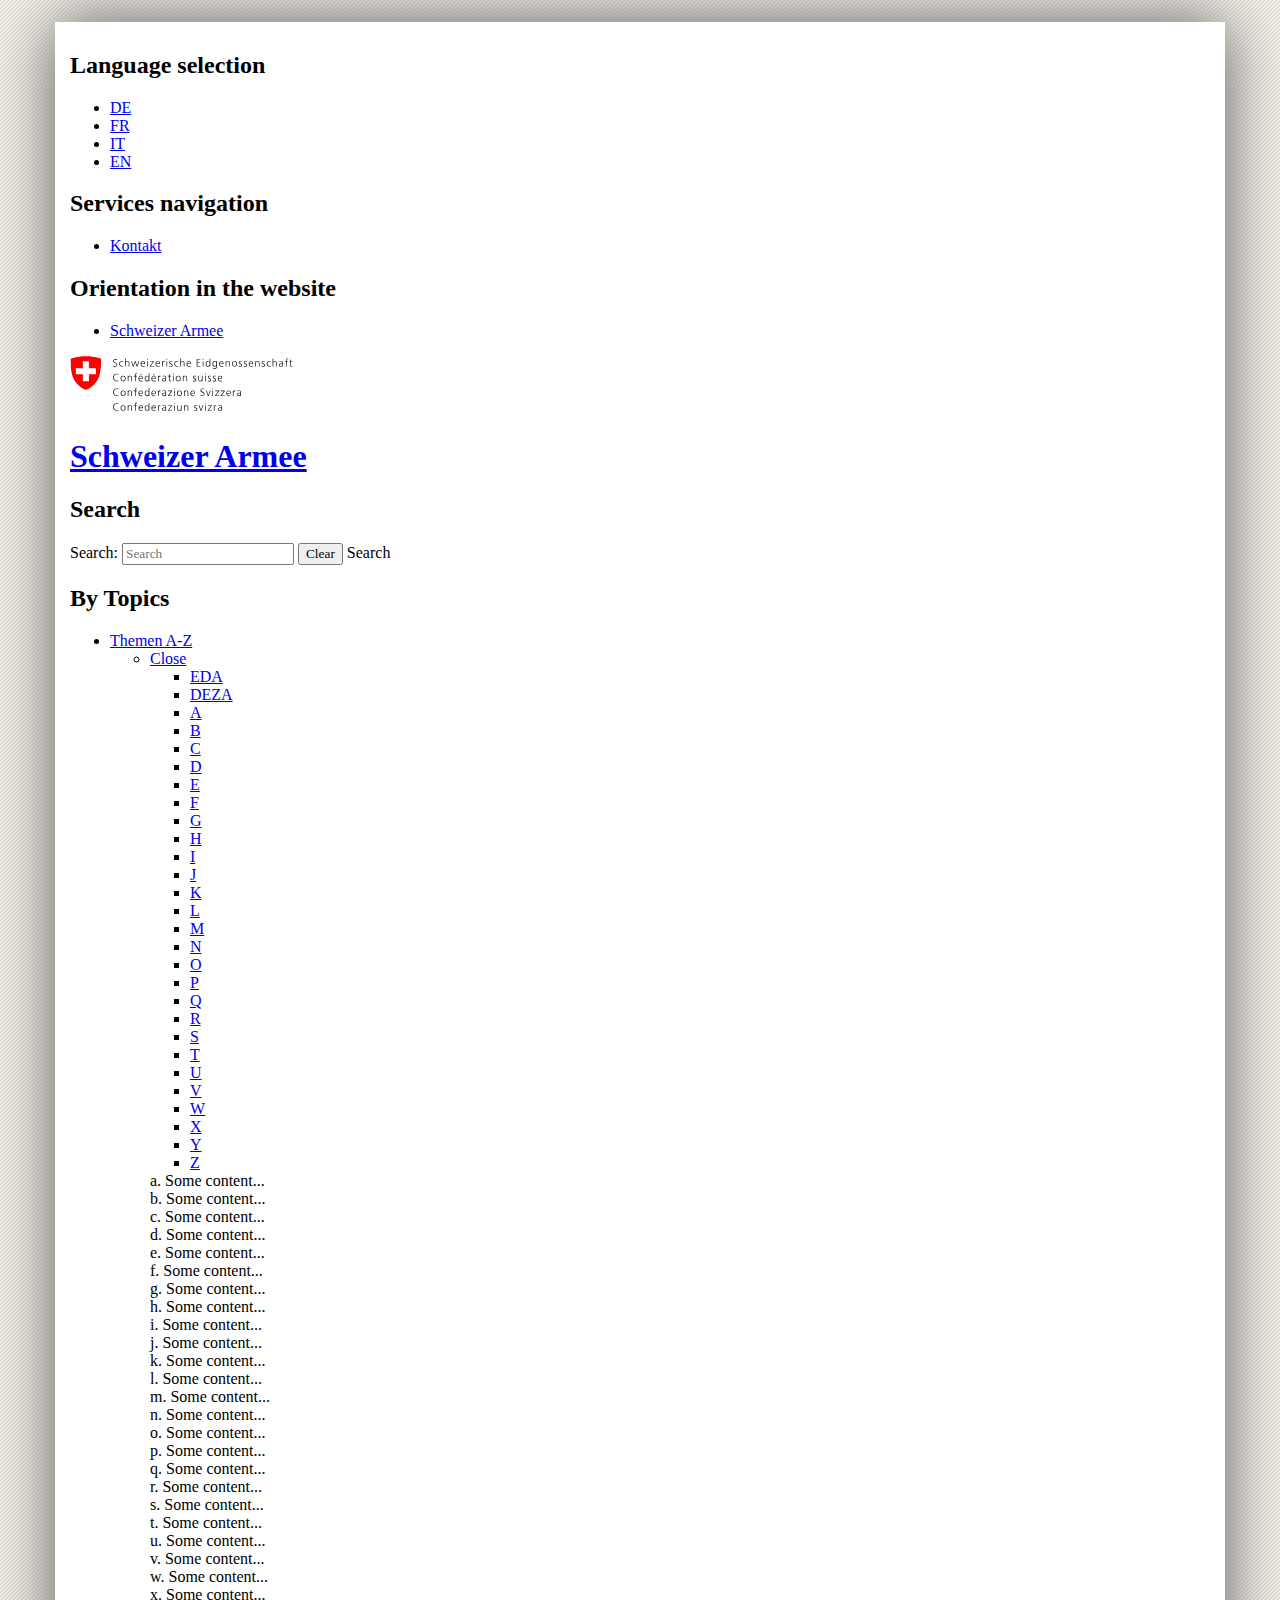
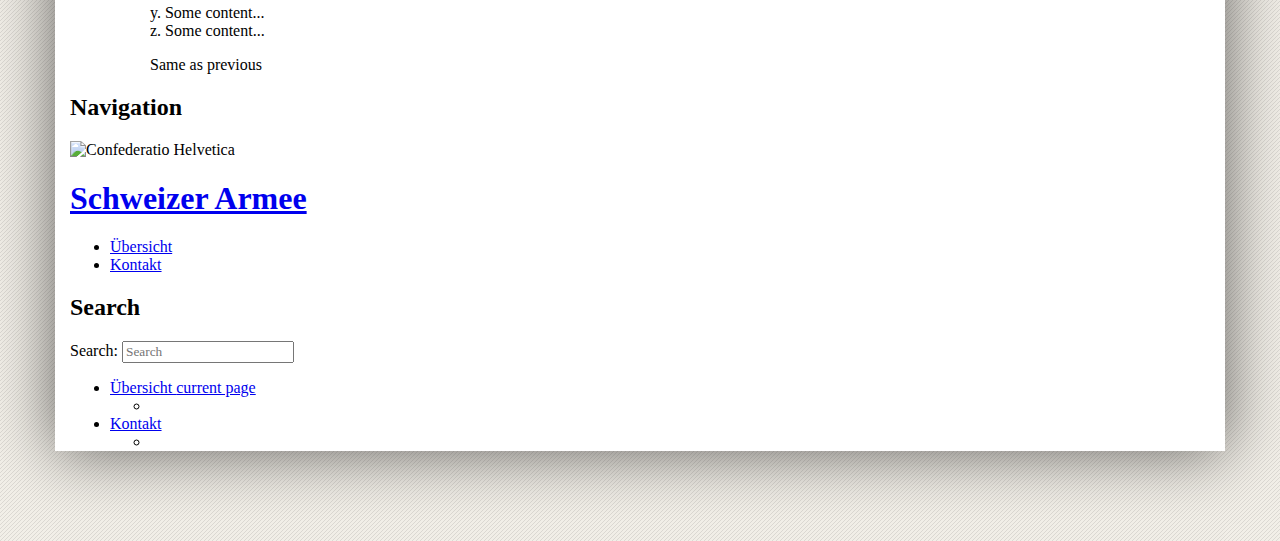
==== index.html @ 4b0d45b9 "first commit" ====
<!DOCTYPE html>
<html lang="de">
    <head>
        <meta charset="utf-8">
        <title>Schweizer Armee</title>
        <meta name="viewport" content="width=device-width, initial-scale=1.0">
        <meta http-equiv="cleartype" content="on">
        <link rel="stylesheet" href="css/style.css">
        <link rel="stylesheet" href="css/admin.css">
    </head>
    <body>
        <div class="container container-main">
            <header class="background-size: cover;" role="banner">
        <section class="nav-services clearfix">
            <h2 class="sr-only">Language selection</h2>
            <nav class="nav-lang">
                <ul>
                    <li><a href="#" lang="de" title="Deutsch" aria-label="Deutsch">DE</a></li>
                    <li><a href="#" lang="fr" title="Français sélectionné" aria-label="Français sélectionné" class="active">FR</a></li>
                    <li><a href="#" lang="it" title="Italiano" aria-label="Italiano">IT</a></li>
                    <li><a href="#" lang="en" title="English disabled" aria-label="English disabled" class="disabled">EN</a></li>
                </ul>
            </nav>
            <h2 class="sr-only">Services navigation</h2>
            <nav class="nav-service">
                <ul>
                    <li><a href="#">Kontakt</a></li>
                </ul>
            </nav>
        <nav class="navbar treecrumb pull-left">
			<h2 class="sr-only">Orientation in the website</h2>
			<ul class="nav navbar-nav">
				<!-- Treecrumb dropdown element -->
				<li class="dropdown">
					<!-- Dropdown label -->
					<a id="admin-dropdown" href="#" class="dropdown-toggle" data-toggle="dropdown"><span class="icon icon--right"></span>Schweizer Armee</a>
					<!-- Dropdown list element -->
					<ul class="dropdown-menu" role="menu" aria-labelledby="admin-dropdown">
						<!-- Dropdown title, can ben place anywhere in the list -->
						<!-- <li class="dropdown-header">
							<a href="#">Schweizer Armee</a>
							<ul>
								<li><a href="#">BK: Schweizerische Bundeskanzlei</a></li>
								<li><a href="#">EDA: Eidgenössisches Departement für auswärtige Angelegenheiten</a></li>
								<li><a href="#">EDI: Eidgenössisches Department des Innern</a></li>
								<li><a href="#"><strong>EJPD: Eidgenössisches Justiz- und Polizeidepartment</strong></a></li>
								<li><a href="#">VBS: Eidgenössisches Department für Verteidigung, Bevölkerungsschutz und Sport</a></li>
								<li><a href="#">EVD: Eidgenössisches Volkswirtschaftsdepartement</a></li>
								<li><a href="#">UVEK: Eidgenössisches Department für Umwelt, Verkehr, Energie und Kommunikation</a></li>
							</ul>
						</li>
					</ul>
				</li> -->

				<!-- <li class="dropdown">
					<a href="#" id="service-dropdown" class="dropdown-toggle" data-toggle="dropdown"><span class="icon icon--right"></span> Departement: EDI</a>
					<ul class="dropdown-menu" role="menu" aria-labelledby="service-dropdown">
						<li class="dropdown-header">
							<a href="#">Departement: EDI</a>
							<ul>
								<li><a href="#">DEZA: Direktion für Entwicklung und Zusammenarbeit</a></li>
								<li><a href="#">Schweizer Beitrag an die erweiterte EU</a></li>
								<li><a href="#">Integrationsbüros</a></li>
							</ul>
						</li>
					</ul>
				</li> -->
			</ul>
        </nav>
        </section>
            <a href="#" class="brand hidden-xs" title="Back to home">
            <img src="img/logo-CH.svg" onerror="this.onerror=null; this.src='img/logo-CH.png'" alt="Back to home" />
            <h1>Schweizer Armee</h1>
            </a>
            <div class="mod mod-searchfield global-search global-search-standard">
                <form class="form-horizontal form-search pull-right">
                    <h2 class="sr-only">Search</h2>
                    <label for="search-field" class="sr-only">Search:</label>
                    <input id="search-field" class="form-control search-field" type="text" placeholder="Search">
                    <button class="icon icon--close icon--after search-reset" tabindex="0" role="button">
                <span class="sr-only">Clear</span>
              </button>
                    <span class="icon icon--search"><span class="sr-only">Search</span></span>
                    <div class="search-results">
                        <div class="search-results-list"></div>
                    </div>
                </form>
            </div>
            <nav class="navbar yamm yamm--select">
                <h2 class="sr-only">By Topics</h2>
                <ul>
                    <!-- Init dropdown with the `pull-right` class if you want to have your Topics select on the right -->
                    <li class="dropdown pull-right">
                        <a href="#" class="dropdown-toggle" data-toggle="dropdown">Themen A-Z <span class="icon icon--bottom"></span></a>
                        <ul class="dropdown-menu">
                            <!-- The `li` presence heritated from the classic dropdown structure, only one in that case -->
                            <li>
                                <!-- The `yamm-content` can contain any kind of content like tab, table, list, article... -->
                                <div class="yamm-content container-fluid">
        
                                    <!-- The `yamm-close` should always be inside the `yamm-content` to close the mega-menu -->
                                    <div class="row">
                                        <div class="col-sm-12"><a href="#" class="yamm-close icon icon--after icon--close pull-right">Close</a></div>
                                    </div>
        
                                    <!-- The tab navigation -->
                                    <ul class="nav nav-tabs">
                                        <li class="active"><a href="#eda" data-toggle="tab">EDA</a></li>
                                        <li><a href="#deza" data-toggle="tab">DEZA</a></li>
                                    </ul>
        
                                    <!-- The tab content -->
                                    <div class="tab-content">
        
                                        <div class="tab-pane active" id="eda">
        
                                            <!-- The inside-tab navigation -->
                                            <ul class="nav nav-tabs nav-tabs-alphabet">
                                                <li class="active"><a href="#eda-tab-a" data-toggle="tab">A</a></li>
                                                <li><a href="#eda-tab-b" data-toggle="tab">B</a></li>
                                                <li><a href="#eda-tab-c" data-toggle="tab">C</a></li>
                                                <li><a href="#eda-tab-d" data-toggle="tab">D</a></li>
                                                <li><a href="#eda-tab-e" data-toggle="tab">E</a></li>
                                                <li><a href="#eda-tab-f" data-toggle="tab">F</a></li>
                                                <li><a href="#eda-tab-g" data-toggle="tab">G</a></li>
                                                <li><a href="#eda-tab-h" data-toggle="tab">H</a></li>
                                                <li><a href="#eda-tab-i" data-toggle="tab">I</a></li>
                                                <li><a href="#eda-tab-j" data-toggle="tab">J</a></li>
                                                <li><a href="#eda-tab-k" data-toggle="tab">K</a></li>
                                                <li><a href="#eda-tab-l" data-toggle="tab">L</a></li>
                                                <li><a href="#eda-tab-m" data-toggle="tab">M</a></li>
                                                <li><a href="#eda-tab-n" data-toggle="tab">N</a></li>
                                                <li><a href="#eda-tab-o" data-toggle="tab">O</a></li>
                                                <li><a href="#eda-tab-p" data-toggle="tab">P</a></li>
                                                <li><a href="#eda-tab-q" data-toggle="tab">Q</a></li>
                                                <li><a href="#eda-tab-r" data-toggle="tab">R</a></li>
                                                <li><a href="#eda-tab-s" data-toggle="tab">S</a></li>
                                                <li><a href="#eda-tab-t" data-toggle="tab">T</a></li>
                                                <li><a href="#eda-tab-u" data-toggle="tab">U</a></li>
                                                <li><a href="#eda-tab-v" data-toggle="tab">V</a></li>
                                                <li><a href="#eda-tab-w" data-toggle="tab">W</a></li>
                                                <li><a href="#eda-tab-x" data-toggle="tab">X</a></li>
                                                <li><a href="#eda-tab-y" data-toggle="tab">Y</a></li>
                                                <li><a href="#eda-tab-z" data-toggle="tab">Z</a></li>
                                            </ul>
        
                                            <!-- The inside-tab content -->
                                            <div class="tab-content">
                                                <!-- All `tab-pane` can contain any kind of content like table, list, article... -->
                                                <div class="tab-pane active" id="eda-tab-a">a. Some content...</div>
                                                <div class="tab-pane" id="eda-tab-b">b. Some content...</div>
                                                <div class="tab-pane" id="eda-tab-c">c. Some content...</div>
                                                <div class="tab-pane" id="eda-tab-d">d. Some content...</div>
                                                <div class="tab-pane" id="eda-tab-e">e. Some content...</div>
                                                <div class="tab-pane" id="eda-tab-f">f. Some content...</div>
                                                <div class="tab-pane" id="eda-tab-g">g. Some content...</div>
                                                <div class="tab-pane" id="eda-tab-h">h. Some content...</div>
                                                <div class="tab-pane" id="eda-tab-i">i. Some content...</div>
                                                <div class="tab-pane" id="eda-tab-j">j. Some content...</div>
                                                <div class="tab-pane" id="eda-tab-k">k. Some content...</div>
                                                <div class="tab-pane" id="eda-tab-l">l. Some content...</div>
                                                <div class="tab-pane" id="eda-tab-m">m. Some content...</div>
                                                <div class="tab-pane" id="eda-tab-n">n. Some content...</div>
                                                <div class="tab-pane" id="eda-tab-o">o. Some content...</div>
                                                <div class="tab-pane" id="eda-tab-p">p. Some content...</div>
                                                <div class="tab-pane" id="eda-tab-q">q. Some content...</div>
                                                <div class="tab-pane" id="eda-tab-r">r. Some content...</div>
                                                <div class="tab-pane" id="eda-tab-s">s. Some content...</div>
                                                <div class="tab-pane" id="eda-tab-t">t. Some content...</div>
                                                <div class="tab-pane" id="eda-tab-u">u. Some content...</div>
                                                <div class="tab-pane" id="eda-tab-v">v. Some content...</div>
                                                <div class="tab-pane" id="eda-tab-w">w. Some content...</div>
                                                <div class="tab-pane" id="eda-tab-x">x. Some content...</div>
                                                <div class="tab-pane" id="eda-tab-y">y. Some content...</div>
                                                <div class="tab-pane" id="eda-tab-z">z. Some content...</div>
                                            </div>
                                        </div>
        
                                        <div class="tab-pane" id="deza">
                                            <p>Same as previous</p>
                                        </div>
        
                                    </div>
                                    <!-- Main tab content end -->
        
                                </div>
                                <!-- `yamm-content` end -->
                            </li>
                            <!-- Dropdown `li` end -->
                        </ul>
                        <!-- Dropdown `ul` end -->
                    </li>
                    <!-- Navbar item end -->
                </ul>
                <!-- Navbar list end -->
            </nav>
        </header>
        <nav class="nav-main yamm navbar" id="main-navigation-example">
            <h2 class="sr-only">Navigation</h2>
            <section class="nav-mobile">
                <div class="table-row">
                    <div class="nav-mobile-header">
                        <div class="table-row">
                            <span class="nav-mobile-logo">
                    <img src="../img/swiss.svg" onerror="this.onerror=null; this.src='../img/swiss.png'" alt="Confederatio Helvetica" />
                  </span>
                            <h1><a href="#">Schweizer Armee</a></h1>
                        </div>
                    </div>
                    <div class="table-cell dropdown">
                        <a href="#" class="nav-mobile-menu dropdown-toggle" data-toggle="dropdown"><span class="icon icon--menu"></span></a>
                        <div class="drilldown dropdown-menu" role="menu">
                            <div class="drilldown-container">
                                <nav class="nav-page-list">
                                    <ul>
                                        <li><a href="#">Übersicht</a></li>
                                        <li><a href="#">Kontakt</a></li>
                                    </ul>
                                    <a href="#" class="yamm-close-bottom"><span class="icon icon--top" aria-hidden="true"></span></a>
                                </nav>
                            </div>
                        </div>
                    </div>
                    <div class="table-cell dropdown">
                        <a href="#" class="nav-mobile-menu dropdown-toggle" data-toggle="dropdown"><span class="icon icon--search"></span></a>
                        <div class="dropdown-menu" role="menu">
                            <form class="form">
                                <h2 class="sr-only">Search</h2>
                                <label for="search-field" class="sr-only">Search:</label>
                                <input id="search-field" class="form-control" type="text" placeholder="Search">
                                <span class="icon icon--search"></span>
                            </form>
                        </div>
                    </div>
                </div>
            </section>
        
            <!-- The tab navigation -->
            <ul class="nav navbar-nav">
                <li class="dropdown current yamm-fw">
                    <a href="#" class="dropdown-toggle" data-toggle="dropdown">Übersicht <span class="sr-only">current page</span></a>
                    <ul class="dropdown-menu" role="menu">
                        <!-- The `li` presence heritated from the classic dropdown structure, only one in that case -->
                        <li>
                            <!-- The `yamm-content` can contain any kind of content like tab, table, list, article... -->
                            <div class="yamm-content container-fluid"></div>
                            <!-- `yamm-content` end -->
                        </li>
                        <!-- Dropdown `li` end -->
                    </ul>
                    <!-- Dropdown `ul` end -->
                </li>
                <li class="dropdown yamm-fw">
                    <a href="#" class="dropdown-toggle" data-toggle="dropdown">Kontakt</a>
                    <ul class="dropdown-menu" role="menu">
                        <!-- The `li` presence heritated from the classic dropdown structure, only one in that case -->
                        <li>
                            <!-- The `yamm-content` can contain any kind of content like tab, table, list, article... -->
                            <div class="yamm-content container-fluid"></div>
                            <!-- `yamm-content` end -->
                        </li>
                        <!-- Dropdown `li` end -->
                    </ul>
                    <!-- Dropdown `ul` end -->
                </li>
            </ul>
        </nav>
        </div>
    </div>
        <script src="js/script.js"></script>
    </body>
</html>
---- css/style.css ----
* {
    box-sizing: border-box;
    font-family: 'Open Sans';
}
html {
    font-size: 100%;
}
body {
    margin: 0;
    padding: 0;
    width: 100%;
    position: relative;
    background: url("../img/bg-striped.png") repeat;
}
.container {
    margin-top: 1.357em;
    padding-right: 15px;
    padding-left: 15px;
    padding-top: 10px;
    margin-right: auto;
    margin-left: auto;
    background: #fff;
    -webkit-box-shadow: 0 0 60px 0 rgba(0,0,0,.6);
    box-shadow: 0 0 60px 0 rgba(0,0,0,.6);
}
.container::after {
    clear: both;
    display: table;
}









/**************** RESPONSIVE ****************/

@media (min-width: 768px) {
    .container {
        width: 750px;
    }
}
@media (min-width: 992px) {
    .container {
        width: 970px;
    }
}
@media (min-width: 1200px) {
    .container {
        width: 1170px;
    }
}
@media only screen and (min-width: 768px) {
    .container-main {
        margin-bottom: 90px;
    }
}

@media (min-width: 1200px) {
body:before {
    content: "desktop";
}
}
@media (min-width: 992px) {
body:before {
    content: "desktop";
}
}
@media (min-width: 768px) {
body:before {
    content: "tablet";
}
}
body:before {
    content: "smartphone";
    display: none;
}
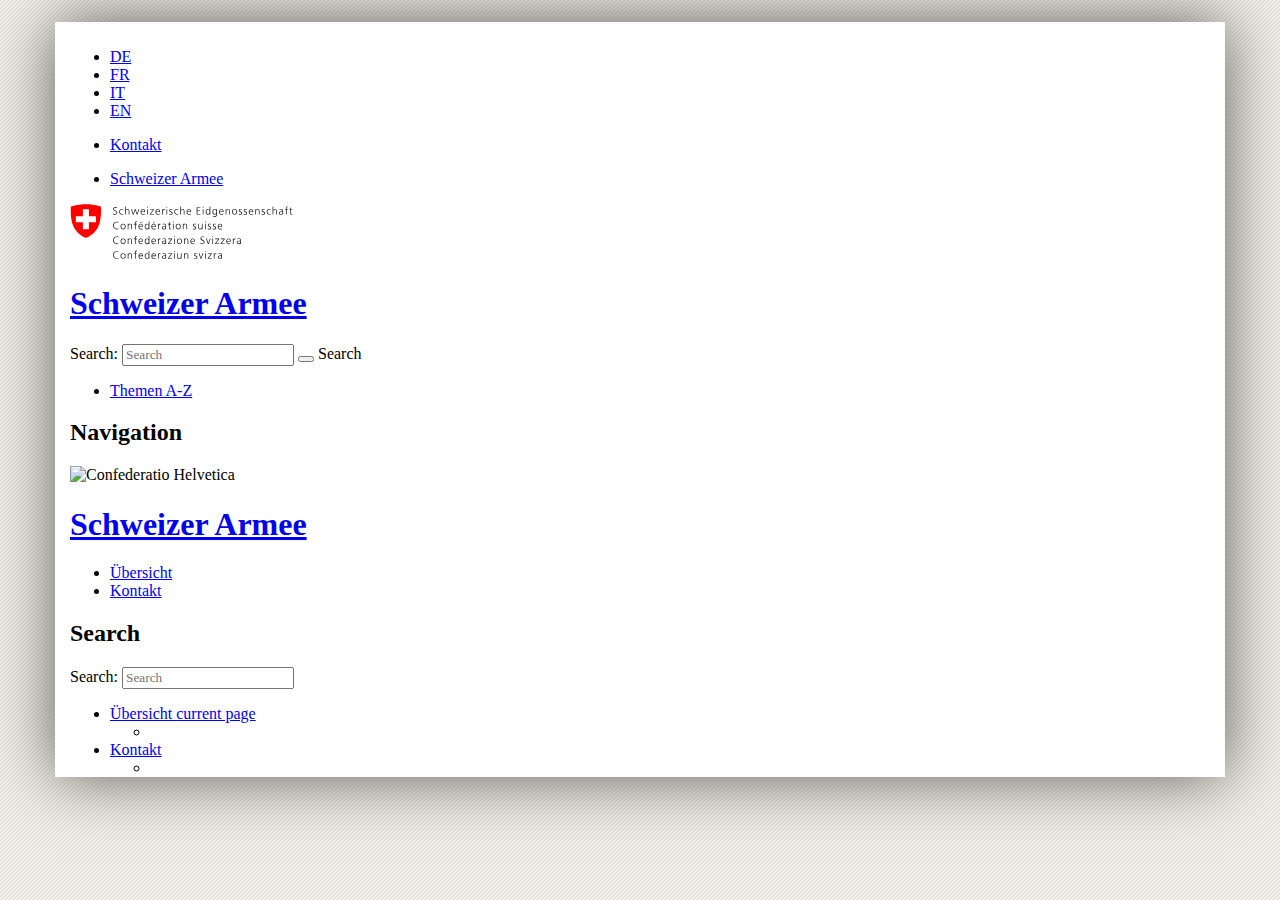
==== commit 44bc6d6e: "improvements" ====
--- a/index.html
+++ b/index.html
@@ -11,262 +11,224 @@
     <body>
         <div class="container container-main">
             <header class="background-size: cover;" role="banner">
-        <section class="nav-services clearfix">
-            <h2 class="sr-only">Language selection</h2>
-            <nav class="nav-lang">
-                <ul>
-                    <li><a href="#" lang="de" title="Deutsch" aria-label="Deutsch">DE</a></li>
-                    <li><a href="#" lang="fr" title="Français sélectionné" aria-label="Français sélectionné" class="active">FR</a></li>
-                    <li><a href="#" lang="it" title="Italiano" aria-label="Italiano">IT</a></li>
-                    <li><a href="#" lang="en" title="English disabled" aria-label="English disabled" class="disabled">EN</a></li>
-                </ul>
-            </nav>
-            <h2 class="sr-only">Services navigation</h2>
-            <nav class="nav-service">
-                <ul>
-                    <li><a href="#">Kontakt</a></li>
-                </ul>
-            </nav>
-        <nav class="navbar treecrumb pull-left">
-			<h2 class="sr-only">Orientation in the website</h2>
-			<ul class="nav navbar-nav">
-				<!-- Treecrumb dropdown element -->
-				<li class="dropdown">
-					<!-- Dropdown label -->
-					<a id="admin-dropdown" href="#" class="dropdown-toggle" data-toggle="dropdown"><span class="icon icon--right"></span>Schweizer Armee</a>
-					<!-- Dropdown list element -->
-					<ul class="dropdown-menu" role="menu" aria-labelledby="admin-dropdown">
-						<!-- Dropdown title, can ben place anywhere in the list -->
-						<!-- <li class="dropdown-header">
-							<a href="#">Schweizer Armee</a>
-							<ul>
-								<li><a href="#">BK: Schweizerische Bundeskanzlei</a></li>
-								<li><a href="#">EDA: Eidgenössisches Departement für auswärtige Angelegenheiten</a></li>
-								<li><a href="#">EDI: Eidgenössisches Department des Innern</a></li>
-								<li><a href="#"><strong>EJPD: Eidgenössisches Justiz- und Polizeidepartment</strong></a></li>
-								<li><a href="#">VBS: Eidgenössisches Department für Verteidigung, Bevölkerungsschutz und Sport</a></li>
-								<li><a href="#">EVD: Eidgenössisches Volkswirtschaftsdepartement</a></li>
-								<li><a href="#">UVEK: Eidgenössisches Department für Umwelt, Verkehr, Energie und Kommunikation</a></li>
-							</ul>
-						</li>
-					</ul>
-				</li> -->
-
-				<!-- <li class="dropdown">
-					<a href="#" id="service-dropdown" class="dropdown-toggle" data-toggle="dropdown"><span class="icon icon--right"></span> Departement: EDI</a>
-					<ul class="dropdown-menu" role="menu" aria-labelledby="service-dropdown">
-						<li class="dropdown-header">
-							<a href="#">Departement: EDI</a>
-							<ul>
-								<li><a href="#">DEZA: Direktion für Entwicklung und Zusammenarbeit</a></li>
-								<li><a href="#">Schweizer Beitrag an die erweiterte EU</a></li>
-								<li><a href="#">Integrationsbüros</a></li>
-							</ul>
-						</li>
-					</ul>
-				</li> -->
-			</ul>
-        </nav>
-        </section>
-            <a href="#" class="brand hidden-xs" title="Back to home">
-            <img src="img/logo-CH.svg" onerror="this.onerror=null; this.src='img/logo-CH.png'" alt="Back to home" />
-            <h1>Schweizer Armee</h1>
-            </a>
-            <div class="mod mod-searchfield global-search global-search-standard">
-                <form class="form-horizontal form-search pull-right">
-                    <h2 class="sr-only">Search</h2>
-                    <label for="search-field" class="sr-only">Search:</label>
-                    <input id="search-field" class="form-control search-field" type="text" placeholder="Search">
-                    <button class="icon icon--close icon--after search-reset" tabindex="0" role="button">
-                <span class="sr-only">Clear</span>
-              </button>
-                    <span class="icon icon--search"><span class="sr-only">Search</span></span>
-                    <div class="search-results">
-                        <div class="search-results-list"></div>
+                <section class="nav-services">
+                    <nav class="nav-lang">
+                        <ul>
+                            <li><a href="#" lang="de" title="Deutsch" aria-label="Deutsch">DE</a></li>
+                            <li><a href="#" lang="fr" title="Français sélectionné" aria-label="Français sélectionné" class="active">FR</a></li>
+                            <li><a href="#" lang="it" title="Italiano" aria-label="Italiano">IT</a></li>
+                            <li><a href="#" lang="en" title="English disabled" aria-label="English disabled" class="disabled">EN</a></li>
+                        </ul>
+                    </nav>
+                    <nav class="nav-service">
+                        <ul>
+                            <li><a href="#">Kontakt</a></li>
+                        </ul>
+                    </nav>
+                    <nav class="navbar treecrumb">
+                        <ul class="nav navbar-nav">
+                            <!-- Treecrumb dropdown element -->
+                            <li class="dropdown">
+                                <!-- Dropdown label -->
+                                <a id="admin-dropdown" href="#" class="dropdown-toggle" data-toggle="dropdown"><span class="icon icon--right"></span>Schweizer Armee</a>
+                                <!-- Dropdown list element -->
+                                <ul class="dropdown-menu" role="menu" aria-labelledby="admin-dropdown">
+
+                        </ul>
+                    </nav>
+                </section>
+                <a href="#" class="brand hidden-xs" title="Back to home">
+                <img src="img/logo-CH.svg" onerror="this.onerror=null; this.src='img/logo-CH.png'" alt="Back to home" />
+                <h1>Schweizer Armee</h1>
+                </a>
+                <div class="mod mod-searchfield global-search global-search-standard">
+                    <form class="form-horizontal form-search pull-right">
+                        <label for="search-field" class="sr-only">Search:</label>
+                        <input id="search-field" class="form-control search-field" type="text" placeholder="Search">
+                        <button class="icon icon--close icon--after search-reset" tabindex="0" role="button">
+                </button>
+                        <span class="icon icon--search"><span class="sr-only">Search</span></span>
+                        <div class="search-results">
+                            <div class="search-results-list"></div>
+                        </div>
+                    </form>
+                </div>
+                <nav class="navbar yamm yamm--select">
+                    <ul>
+                        <!-- Init dropdown with the `pull-right` class if you want to have your Topics select on the right -->
+                        <li class="dropdown pull-right">
+                            <a href="#" class="dropdown-toggle" data-toggle="dropdown">Themen A-Z <span class="icon icon--bottom"></span></a>
+                            <!-- <ul class="dropdown-menu"> DROPDOWN DEAKTIVIERT
+                                <li>
+
+                                    <div class="yamm-content container-fluid">
+            
+                                        <div class="row">
+                                            <div class="col-sm-12"><a href="#" class="yamm-close icon icon--after icon--close pull-right">Close</a></div>
+                                        </div>
+            
+
+                                        <ul class="nav nav-tabs">
+                                            <li class="active"><a href="#eda" data-toggle="tab">EDA</a></li>
+                                            <li><a href="#deza" data-toggle="tab">DEZA</a></li>
+                                        </ul>
+
+                                        <div class="tab-content">
+            
+                                            <div class="tab-pane active" id="eda">
+            
+    
+                                                <ul class="nav nav-tabs nav-tabs-alphabet">
+                                                    <li class="active"><a href="#eda-tab-a" data-toggle="tab">A</a></li>
+                                                    <li><a href="#eda-tab-b" data-toggle="tab">B</a></li>
+                                                    <li><a href="#eda-tab-c" data-toggle="tab">C</a></li>
+                                                    <li><a href="#eda-tab-d" data-toggle="tab">D</a></li>
+                                                    <li><a href="#eda-tab-e" data-toggle="tab">E</a></li>
+                                                    <li><a href="#eda-tab-f" data-toggle="tab">F</a></li>
+                                                    <li><a href="#eda-tab-g" data-toggle="tab">G</a></li>
+                                                    <li><a href="#eda-tab-h" data-toggle="tab">H</a></li>
+                                                    <li><a href="#eda-tab-i" data-toggle="tab">I</a></li>
+                                                    <li><a href="#eda-tab-j" data-toggle="tab">J</a></li>
+                                                    <li><a href="#eda-tab-k" data-toggle="tab">K</a></li>
+                                                    <li><a href="#eda-tab-l" data-toggle="tab">L</a></li>
+                                                    <li><a href="#eda-tab-m" data-toggle="tab">M</a></li>
+                                                    <li><a href="#eda-tab-n" data-toggle="tab">N</a></li>
+                                                    <li><a href="#eda-tab-o" data-toggle="tab">O</a></li>
+                                                    <li><a href="#eda-tab-p" data-toggle="tab">P</a></li>
+                                                    <li><a href="#eda-tab-q" data-toggle="tab">Q</a></li>
+                                                    <li><a href="#eda-tab-r" data-toggle="tab">R</a></li>
+                                                    <li><a href="#eda-tab-s" data-toggle="tab">S</a></li>
+                                                    <li><a href="#eda-tab-t" data-toggle="tab">T</a></li>
+                                                    <li><a href="#eda-tab-u" data-toggle="tab">U</a></li>
+                                                    <li><a href="#eda-tab-v" data-toggle="tab">V</a></li>
+                                                    <li><a href="#eda-tab-w" data-toggle="tab">W</a></li>
+                                                    <li><a href="#eda-tab-x" data-toggle="tab">X</a></li>
+                                                    <li><a href="#eda-tab-y" data-toggle="tab">Y</a></li>
+                                                    <li><a href="#eda-tab-z" data-toggle="tab">Z</a></li>
+                                                </ul>
+            
+
+                                                <div class="tab-content">
+                                
+                                                    <div class="tab-pane active" id="eda-tab-a">a. Some content...</div>
+                                                    <div class="tab-pane" id="eda-tab-b">b. Some content...</div>
+                                                    <div class="tab-pane" id="eda-tab-c">c. Some content...</div>
+                                                    <div class="tab-pane" id="eda-tab-d">d. Some content...</div>
+                                                    <div class="tab-pane" id="eda-tab-e">e. Some content...</div>
+                                                    <div class="tab-pane" id="eda-tab-f">f. Some content...</div>
+                                                    <div class="tab-pane" id="eda-tab-g">g. Some content...</div>
+                                                    <div class="tab-pane" id="eda-tab-h">h. Some content...</div>
+                                                    <div class="tab-pane" id="eda-tab-i">i. Some content...</div>
+                                                    <div class="tab-pane" id="eda-tab-j">j. Some content...</div>
+                                                    <div class="tab-pane" id="eda-tab-k">k. Some content...</div>
+                                                    <div class="tab-pane" id="eda-tab-l">l. Some content...</div>
+                                                    <div class="tab-pane" id="eda-tab-m">m. Some content...</div>
+                                                    <div class="tab-pane" id="eda-tab-n">n. Some content...</div>
+                                                    <div class="tab-pane" id="eda-tab-o">o. Some content...</div>
+                                                    <div class="tab-pane" id="eda-tab-p">p. Some content...</div>
+                                                    <div class="tab-pane" id="eda-tab-q">q. Some content...</div>
+                                                    <div class="tab-pane" id="eda-tab-r">r. Some content...</div>
+                                                    <div class="tab-pane" id="eda-tab-s">s. Some content...</div>
+                                                    <div class="tab-pane" id="eda-tab-t">t. Some content...</div>
+                                                    <div class="tab-pane" id="eda-tab-u">u. Some content...</div>
+                                                    <div class="tab-pane" id="eda-tab-v">v. Some content...</div>
+                                                    <div class="tab-pane" id="eda-tab-w">w. Some content...</div>
+                                                    <div class="tab-pane" id="eda-tab-x">x. Some content...</div>
+                                                    <div class="tab-pane" id="eda-tab-y">y. Some content...</div>
+                                                    <div class="tab-pane" id="eda-tab-z">z. Some content...</div>
+                                                </div>
+                                            </div>
+            
+                                            <div class="tab-pane" id="deza">
+                                                <p>Same as previous</p>
+                                            </div>
+            
+                                        </div>
+    
+            
+                                    </div>
+
+                                </li>
+
+                            </ul> -->
+
+                        </li>
+
+                    </ul>
+
+                </nav>
+            </header>
+            <nav class="nav-main yamm navbar" id="main-navigation-example">
+                <h2 class="sr-only">Navigation</h2>
+                <section class="nav-mobile">
+                    <div class="table-row">
+                        <div class="nav-mobile-header">
+                            <div class="table-row">
+                                <span class="nav-mobile-logo">
+                        <img src="../img/swiss.svg" onerror="this.onerror=null; this.src='../img/swiss.png'" alt="Confederatio Helvetica" />
+                    </span>
+                                <h1><a href="#">Schweizer Armee</a></h1>
+                            </div>
+                        </div>
+                        <div class="table-cell dropdown">
+                            <a href="#" class="nav-mobile-menu dropdown-toggle" data-toggle="dropdown"><span class="icon icon--menu"></span></a>
+                            <div class="drilldown dropdown-menu" role="menu">
+                                <div class="drilldown-container">
+                                    <nav class="nav-page-list">
+                                        <ul>
+                                            <li><a href="#">Übersicht</a></li>
+                                            <li><a href="#">Kontakt</a></li>
+                                        </ul>
+                                        <a href="#" class="yamm-close-bottom"><span class="icon icon--top" aria-hidden="true"></span></a>
+                                    </nav>
+                                </div>
+                            </div>
+                        </div>
+                        <div class="table-cell dropdown">
+                            <a href="#" class="nav-mobile-menu dropdown-toggle" data-toggle="dropdown"><span class="icon icon--search"></span></a>
+                            <div class="dropdown-menu" role="menu">
+                                <form class="form">
+                                    <h2 class="sr-only">Search</h2>
+                                    <label for="search-field" class="sr-only">Search:</label>
+                                    <input id="search-field" class="form-control" type="text" placeholder="Search">
+                                    <span class="icon icon--search"></span>
+                                </form>
+                            </div>
+                        </div>
                     </div>
-                </form>
-            </div>
-            <nav class="navbar yamm yamm--select">
-                <h2 class="sr-only">By Topics</h2>
-                <ul>
-                    <!-- Init dropdown with the `pull-right` class if you want to have your Topics select on the right -->
-                    <li class="dropdown pull-right">
-                        <a href="#" class="dropdown-toggle" data-toggle="dropdown">Themen A-Z <span class="icon icon--bottom"></span></a>
-                        <ul class="dropdown-menu">
+                </section>
+            
+                <!-- The tab navigation -->
+                <ul class="nav navbar-nav">
+                    <li class="dropdown current yamm-fw">
+                        <a href="#" class="dropdown-toggle" data-toggle="dropdown">Übersicht <span class="sr-only">current page</span></a>
+                        <ul class="dropdown-menu" role="menu">
                             <!-- The `li` presence heritated from the classic dropdown structure, only one in that case -->
                             <li>
                                 <!-- The `yamm-content` can contain any kind of content like tab, table, list, article... -->
-                                <div class="yamm-content container-fluid">
-        
-                                    <!-- The `yamm-close` should always be inside the `yamm-content` to close the mega-menu -->
-                                    <div class="row">
-                                        <div class="col-sm-12"><a href="#" class="yamm-close icon icon--after icon--close pull-right">Close</a></div>
-                                    </div>
-        
-                                    <!-- The tab navigation -->
-                                    <ul class="nav nav-tabs">
-                                        <li class="active"><a href="#eda" data-toggle="tab">EDA</a></li>
-                                        <li><a href="#deza" data-toggle="tab">DEZA</a></li>
-                                    </ul>
-        
-                                    <!-- The tab content -->
-                                    <div class="tab-content">
-        
-                                        <div class="tab-pane active" id="eda">
-        
-                                            <!-- The inside-tab navigation -->
-                                            <ul class="nav nav-tabs nav-tabs-alphabet">
-                                                <li class="active"><a href="#eda-tab-a" data-toggle="tab">A</a></li>
-                                                <li><a href="#eda-tab-b" data-toggle="tab">B</a></li>
-                                                <li><a href="#eda-tab-c" data-toggle="tab">C</a></li>
-                                                <li><a href="#eda-tab-d" data-toggle="tab">D</a></li>
-                                                <li><a href="#eda-tab-e" data-toggle="tab">E</a></li>
-                                                <li><a href="#eda-tab-f" data-toggle="tab">F</a></li>
-                                                <li><a href="#eda-tab-g" data-toggle="tab">G</a></li>
-                                                <li><a href="#eda-tab-h" data-toggle="tab">H</a></li>
-                                                <li><a href="#eda-tab-i" data-toggle="tab">I</a></li>
-                                                <li><a href="#eda-tab-j" data-toggle="tab">J</a></li>
-                                                <li><a href="#eda-tab-k" data-toggle="tab">K</a></li>
-                                                <li><a href="#eda-tab-l" data-toggle="tab">L</a></li>
-                                                <li><a href="#eda-tab-m" data-toggle="tab">M</a></li>
-                                                <li><a href="#eda-tab-n" data-toggle="tab">N</a></li>
-                                                <li><a href="#eda-tab-o" data-toggle="tab">O</a></li>
-                                                <li><a href="#eda-tab-p" data-toggle="tab">P</a></li>
-                                                <li><a href="#eda-tab-q" data-toggle="tab">Q</a></li>
-                                                <li><a href="#eda-tab-r" data-toggle="tab">R</a></li>
-                                                <li><a href="#eda-tab-s" data-toggle="tab">S</a></li>
-                                                <li><a href="#eda-tab-t" data-toggle="tab">T</a></li>
-                                                <li><a href="#eda-tab-u" data-toggle="tab">U</a></li>
-                                                <li><a href="#eda-tab-v" data-toggle="tab">V</a></li>
-                                                <li><a href="#eda-tab-w" data-toggle="tab">W</a></li>
-                                                <li><a href="#eda-tab-x" data-toggle="tab">X</a></li>
-                                                <li><a href="#eda-tab-y" data-toggle="tab">Y</a></li>
-                                                <li><a href="#eda-tab-z" data-toggle="tab">Z</a></li>
-                                            </ul>
-        
-                                            <!-- The inside-tab content -->
-                                            <div class="tab-content">
-                                                <!-- All `tab-pane` can contain any kind of content like table, list, article... -->
-                                                <div class="tab-pane active" id="eda-tab-a">a. Some content...</div>
-                                                <div class="tab-pane" id="eda-tab-b">b. Some content...</div>
-                                                <div class="tab-pane" id="eda-tab-c">c. Some content...</div>
-                                                <div class="tab-pane" id="eda-tab-d">d. Some content...</div>
-                                                <div class="tab-pane" id="eda-tab-e">e. Some content...</div>
-                                                <div class="tab-pane" id="eda-tab-f">f. Some content...</div>
-                                                <div class="tab-pane" id="eda-tab-g">g. Some content...</div>
-                                                <div class="tab-pane" id="eda-tab-h">h. Some content...</div>
-                                                <div class="tab-pane" id="eda-tab-i">i. Some content...</div>
-                                                <div class="tab-pane" id="eda-tab-j">j. Some content...</div>
-                                                <div class="tab-pane" id="eda-tab-k">k. Some content...</div>
-                                                <div class="tab-pane" id="eda-tab-l">l. Some content...</div>
-                                                <div class="tab-pane" id="eda-tab-m">m. Some content...</div>
-                                                <div class="tab-pane" id="eda-tab-n">n. Some content...</div>
-                                                <div class="tab-pane" id="eda-tab-o">o. Some content...</div>
-                                                <div class="tab-pane" id="eda-tab-p">p. Some content...</div>
-                                                <div class="tab-pane" id="eda-tab-q">q. Some content...</div>
-                                                <div class="tab-pane" id="eda-tab-r">r. Some content...</div>
-                                                <div class="tab-pane" id="eda-tab-s">s. Some content...</div>
-                                                <div class="tab-pane" id="eda-tab-t">t. Some content...</div>
-                                                <div class="tab-pane" id="eda-tab-u">u. Some content...</div>
-                                                <div class="tab-pane" id="eda-tab-v">v. Some content...</div>
-                                                <div class="tab-pane" id="eda-tab-w">w. Some content...</div>
-                                                <div class="tab-pane" id="eda-tab-x">x. Some content...</div>
-                                                <div class="tab-pane" id="eda-tab-y">y. Some content...</div>
-                                                <div class="tab-pane" id="eda-tab-z">z. Some content...</div>
-                                            </div>
-                                        </div>
-        
-                                        <div class="tab-pane" id="deza">
-                                            <p>Same as previous</p>
-                                        </div>
-        
-                                    </div>
-                                    <!-- Main tab content end -->
-        
-                                </div>
+                                <div class="yamm-content container-fluid"></div>
                                 <!-- `yamm-content` end -->
                             </li>
                             <!-- Dropdown `li` end -->
                         </ul>
                         <!-- Dropdown `ul` end -->
                     </li>
-                    <!-- Navbar item end -->
+                    <li class="dropdown yamm-fw">
+                        <a href="#" class="dropdown-toggle" data-toggle="dropdown">Kontakt</a>
+                        <ul class="dropdown-menu" role="menu">
+                            <!-- The `li` presence heritated from the classic dropdown structure, only one in that case -->
+                            <li>
+                                <!-- The `yamm-content` can contain any kind of content like tab, table, list, article... -->
+                                <div class="yamm-content container-fluid"></div>
+                                <!-- `yamm-content` end -->
+                            </li>
+                            <!-- Dropdown `li` end -->
+                        </ul>
+                        <!-- Dropdown `ul` end -->
+                    </li>
                 </ul>
-                <!-- Navbar list end -->
             </nav>
-        </header>
-        <nav class="nav-main yamm navbar" id="main-navigation-example">
-            <h2 class="sr-only">Navigation</h2>
-            <section class="nav-mobile">
-                <div class="table-row">
-                    <div class="nav-mobile-header">
-                        <div class="table-row">
-                            <span class="nav-mobile-logo">
-                    <img src="../img/swiss.svg" onerror="this.onerror=null; this.src='../img/swiss.png'" alt="Confederatio Helvetica" />
-                  </span>
-                            <h1><a href="#">Schweizer Armee</a></h1>
-                        </div>
-                    </div>
-                    <div class="table-cell dropdown">
-                        <a href="#" class="nav-mobile-menu dropdown-toggle" data-toggle="dropdown"><span class="icon icon--menu"></span></a>
-                        <div class="drilldown dropdown-menu" role="menu">
-                            <div class="drilldown-container">
-                                <nav class="nav-page-list">
-                                    <ul>
-                                        <li><a href="#">Übersicht</a></li>
-                                        <li><a href="#">Kontakt</a></li>
-                                    </ul>
-                                    <a href="#" class="yamm-close-bottom"><span class="icon icon--top" aria-hidden="true"></span></a>
-                                </nav>
-                            </div>
-                        </div>
-                    </div>
-                    <div class="table-cell dropdown">
-                        <a href="#" class="nav-mobile-menu dropdown-toggle" data-toggle="dropdown"><span class="icon icon--search"></span></a>
-                        <div class="dropdown-menu" role="menu">
-                            <form class="form">
-                                <h2 class="sr-only">Search</h2>
-                                <label for="search-field" class="sr-only">Search:</label>
-                                <input id="search-field" class="form-control" type="text" placeholder="Search">
-                                <span class="icon icon--search"></span>
-                            </form>
-                        </div>
-                    </div>
-                </div>
-            </section>
-        
-            <!-- The tab navigation -->
-            <ul class="nav navbar-nav">
-                <li class="dropdown current yamm-fw">
-                    <a href="#" class="dropdown-toggle" data-toggle="dropdown">Übersicht <span class="sr-only">current page</span></a>
-                    <ul class="dropdown-menu" role="menu">
-                        <!-- The `li` presence heritated from the classic dropdown structure, only one in that case -->
-                        <li>
-                            <!-- The `yamm-content` can contain any kind of content like tab, table, list, article... -->
-                            <div class="yamm-content container-fluid"></div>
-                            <!-- `yamm-content` end -->
-                        </li>
-                        <!-- Dropdown `li` end -->
-                    </ul>
-                    <!-- Dropdown `ul` end -->
-                </li>
-                <li class="dropdown yamm-fw">
-                    <a href="#" class="dropdown-toggle" data-toggle="dropdown">Kontakt</a>
-                    <ul class="dropdown-menu" role="menu">
-                        <!-- The `li` presence heritated from the classic dropdown structure, only one in that case -->
-                        <li>
-                            <!-- The `yamm-content` can contain any kind of content like tab, table, list, article... -->
-                            <div class="yamm-content container-fluid"></div>
-                            <!-- `yamm-content` end -->
-                        </li>
-                        <!-- Dropdown `li` end -->
-                    </ul>
-                    <!-- Dropdown `ul` end -->
-                </li>
-            </ul>
-        </nav>
         </div>
-    </div>
         <script src="js/script.js"></script>
     </body>
 </html>--- a/css/style.css
+++ b/css/style.css
@@ -77,4 +77,4 @@
 body:before {
     content: "smartphone";
     display: none;
-}+}
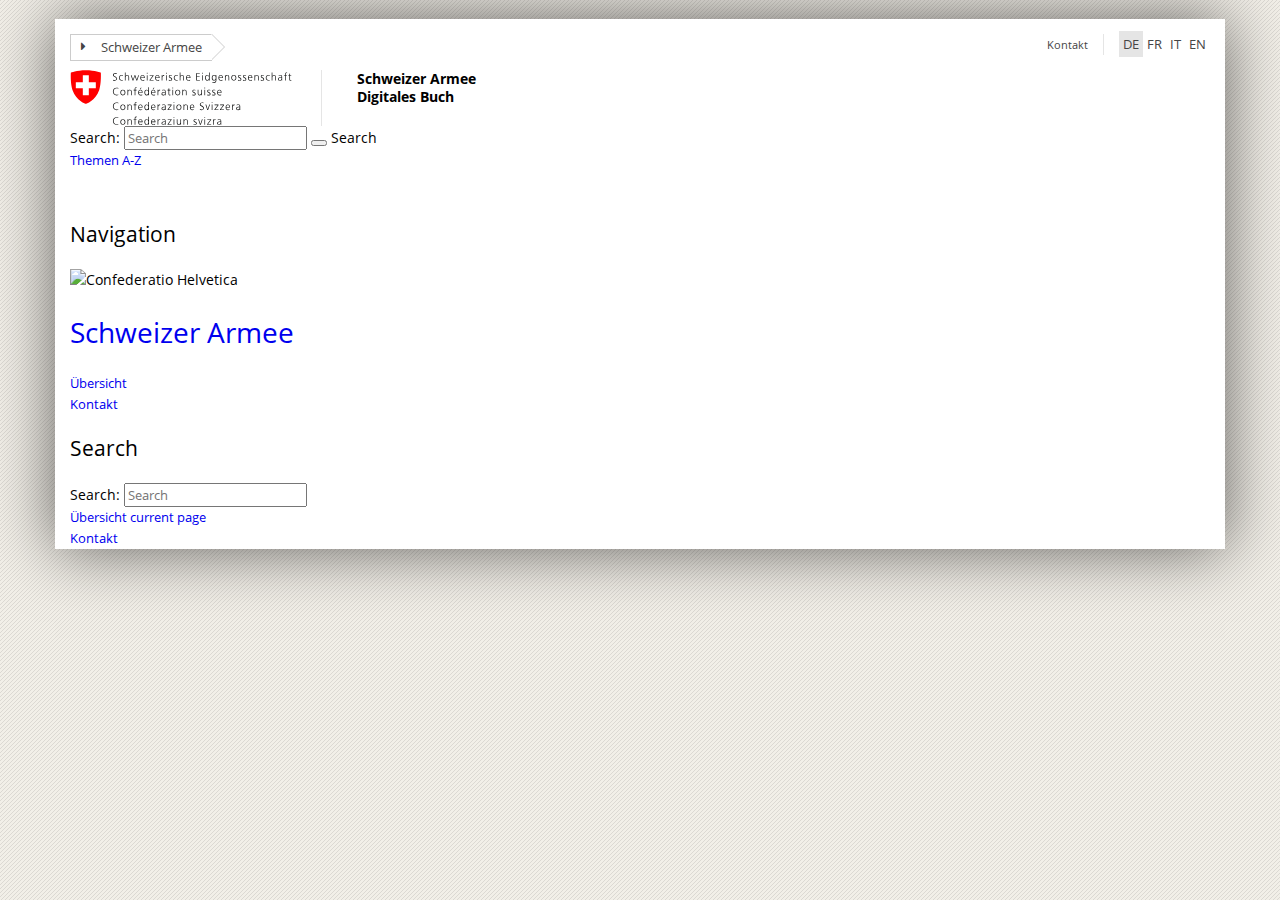
==== commit 716d7e1d: "basic framework created" ====
--- a/index.html
+++ b/index.html
@@ -11,20 +11,7 @@
     <body>
         <div class="container container-main">
             <header class="background-size: cover;" role="banner">
-                <section class="nav-services">
-                    <nav class="nav-lang">
-                        <ul>
-                            <li><a href="#" lang="de" title="Deutsch" aria-label="Deutsch">DE</a></li>
-                            <li><a href="#" lang="fr" title="Français sélectionné" aria-label="Français sélectionné" class="active">FR</a></li>
-                            <li><a href="#" lang="it" title="Italiano" aria-label="Italiano">IT</a></li>
-                            <li><a href="#" lang="en" title="English disabled" aria-label="English disabled" class="disabled">EN</a></li>
-                        </ul>
-                    </nav>
-                    <nav class="nav-service">
-                        <ul>
-                            <li><a href="#">Kontakt</a></li>
-                        </ul>
-                    </nav>
+                <section class="nav-services flex">
                     <nav class="navbar treecrumb">
                         <ul class="nav navbar-nav">
                             <!-- Treecrumb dropdown element -->
@@ -36,11 +23,27 @@
 
                         </ul>
                     </nav>
+                    <div class="services-lang-contact flex">
+                        <nav class="nav-service">
+                            <ul>
+                                <li><a href="#">Kontakt</a></li>
+                            </ul>
+                        </nav>
+                        <nav class="nav-lang">
+                            <ul class="flex">
+                                <li><a href="#" lang="de" title="Deutsch" aria-label="Deutsch" class="active">DE</a></li>
+                                <li><a href="#" lang="fr" title="Français sélectionné" aria-label="Français sélectionné">FR</a></li>
+                                <li><a href="#" lang="it" title="Italiano" aria-label="Italiano">IT</a></li>
+                                <li><a href="#" lang="en" title="English disabled" aria-label="English">EN</a></li>
+                            </ul>
+                        </nav>
+                    </div>
                 </section>
                 <a href="#" class="brand hidden-xs" title="Back to home">
-                <img src="img/logo-CH.svg" onerror="this.onerror=null; this.src='img/logo-CH.png'" alt="Back to home" />
-                <h1>Schweizer Armee</h1>
+                    <img src="img/logo-CH.svg" onerror="this.onerror=null; this.src='img/logo-CH.png'" alt="Back to home" />
+                    <h2>Schweizer Armee <br/>Digitales Buch</h2>
                 </a>
+                <div class="clearfix"></div>
                 <div class="mod mod-searchfield global-search global-search-standard">
                     <form class="form-horizontal form-search pull-right">
                         <label for="search-field" class="sr-only">Search:</label>
@@ -228,6 +231,18 @@
                     </li>
                 </ul>
             </nav>
+
+            <!-- CONTENT -->
+            <main>
+
+
+
+            </main>
+
+            <footer>
+
+
+            </footer>
         </div>
         <script src="js/script.js"></script>
     </body>
--- a/css/style.css
+++ b/css/style.css
@@ -1,16 +1,123 @@
+/**************** FONTS ****************/
+@charset "UTF-8";
+    /**************** Admin Icons ****************/
+    @font-face{
+        font-family:'Admin Icons';
+        src:url(../fonts/AdminCH_Symbols.eot?v3);
+        src:url(../fonts/AdminCH_Symbols.eot?#iefix) format("embedded-opentype"),
+        url(../fonts/AdminCH_Symbols.woff2?v3) format("woff2"),
+        url(../fonts/AdminCH_Symbols.woff?v3) format("woff"),
+        url(../fonts/AdminCH_Symbols.ttf?v3) format("truetype");
+        font-weight:400;
+        font-style:normal
+    }
+    /**************** Frutiger Neue ****************/
+    @font-face {
+        font-family: "Frutiger Neue";
+        src: url("../fonts/FrutigerNeueW02-Light.woff") format("woff");
+        font-style: normal;
+        font-weight: 300;
+    }
+    @font-face {
+        font-family: "Frutiger Neue";
+        src: url("../fonts/FrutigerNeueW02-Regular.woff") format("woff");
+        font-style: normal;
+        font-weight: 400;
+    }
+    @font-face {
+        font-family: "Frutiger Neue";
+        src: url("../fonts/FrutigerNeueW02-It.woff") format("woff");
+        font-style: italic;
+        font-weight: 400;
+    }
+    @font-face {
+        font-family: "Frutiger Neue";
+        src: url("../fonts/FrutigerNeueW02-Bd.woff") format("woff");
+        font-style: normal;
+        font-weight: 700;
+    }
+
+    /**************** Open Sans ****************/
+    @font-face {
+        font-family: "Open Sans";
+        src: url("../fonts/OpenSans-Light.woff") format("woff");
+        font-style: normal;
+        font-weight: 300;
+    }
+    @font-face {
+        font-family: "Open Sans";
+        src: url("../fonts/OpenSans-LightItalic.woff") format("woff");
+        font-style: italic;
+        font-weight: 300;
+    }
+    @font-face {
+        font-family: "Open Sans";
+        src: url("../fonts/OpenSans-Regular.woff") format("woff");
+        font-style: normal;
+        font-weight: 400;
+    }
+    @font-face {
+        font-family: "Open Sans";
+        src: url("../fonts/OpenSans-Italic.woff") format("woff");
+        font-style: italic;
+        font-weight: 400;
+    }
+    @font-face {
+        font-family: "Open Sans";
+        src: url("../fonts/OpenSans-SemiBold.woff") format("woff");
+        font-style: normal;
+        font-weight: 600;
+    }
+    @font-face {
+        font-family: "Open Sans";
+        src: url("../fonts/OpenSans-SemiBoldItalic.woff") format("woff");
+        font-style: italic;
+        font-weight: 600;
+    }
+    @font-face {
+        font-family: "Open Sans";
+        src: url("../fonts/OpenSans-Bold.woff") format("woff");
+        font-style: normal;
+        font-weight: 700;
+    }
+    @font-face {
+        font-family: "Open Sans";
+        src: url("../fonts/OpenSans-BoldItalic.woff") format("woff");
+        font-style: italic;
+        font-weight: 700;
+    }
+    @font-face {
+        font-family: "Open Sans";
+        src: url("../fonts/OpenSans-ExtraBold.woff") format("woff");
+        font-style: normal;
+        font-weight: 800;
+    }
+    @font-face {
+        font-family: "Open Sans";
+        src: url("../fonts/OpenSans-ExtraBoldItalic.woff") format("woff");
+        font-style: italic;
+        font-weight: 800;
+    }
+
+/**************** BASIC ****************/
 * {
     box-sizing: border-box;
-    font-family: 'Open Sans';
+    font-family: 'Open Sans', 'Arial', sans-serif;
+    font-weight: 400;
 }
 html {
-    font-size: 100%;
+    font-size: 87.5%;
 }
 body {
     margin: 0;
     padding: 0;
     width: 100%;
     position: relative;
+    line-height: 1.6;
     background: url("../img/bg-striped.png") repeat;
+}
+.flex {
+    display: flex;
 }
 .container {
     margin-top: 1.357em;
@@ -27,6 +134,137 @@
     clear: both;
     display: table;
 }
+a {
+    text-decoration: none;
+}
+li {
+    font-size: 13px;
+}
+ul {
+    margin: 0;
+    padding: 0;
+    list-style-type: none;
+}
+:after, :before {
+    -webkit-box-sizing: border-box;
+    -moz-box-sizing: border-box;
+    box-sizing: border-box;
+}
+.clearfix {
+    clear: both;
+}
+/**************** HEADER ****************/
+
+
+    /**************** SERVICE-NAVIGATION ****************/
+    .nav-services {
+        font-size: .85em;
+        padding-top: 5px;
+    }
+    .nav-services, .services-lang-contact {
+        flex-direction: row;
+        justify-content: space-between;
+    }
+    .nav-lang {
+        display: inline-block;
+        float: right;
+        margin-left: 15px;
+        margin-bottom: 15px;
+        padding-left: 15px;
+    }
+    .nav-lang a {
+        color: #454545;
+        padding: 4px;
+    }
+    .nav-lang a.active {
+        background: #e5e5e5;
+    }
+    .nav-service a {
+        color: #454545;
+        font-size: .85em;
+    }
+    .treecrumb .dropdown:first-child .dropdown-toggle {
+        border-left: 1px solid #ccc;
+        padding-left: 10px;
+    }
+    .treecrumb .dropdown-toggle {
+        padding: 0 10px;
+        line-height: 24px;
+        padding-left: 30px;
+        font-size: 13px;
+        background: 0 0;
+        color: #454545;
+        border: 1px solid #ccc;
+        border-left-color: transparent;
+        border-right: none;
+        position: relative;
+        height: 27px;
+    }
+    .treecrumb .dropdown-toggle::after, .treecrumb .dropdown-toggle::before {
+        content: '';
+        display: block;
+        position: absolute;
+        top: -1px;
+        right: -26px;
+        width: 0;
+        height: 0;
+        border-color: transparent transparent transparent #ccc;
+        border-style: solid;
+        border-width: 1.05em;
+    }
+    .treecrumb .dropdown-toggle::after {
+        right: -25px;
+        border-color: transparent transparent transparent #fff;
+    }
+    .nav>li>a {
+        display: block;
+    }
+    .treecrumb .dropdown-toggle span {
+        display: inline-block;
+        min-width: 13px;
+        margin-right: .5em;
+    }
+    span.icon {
+        font-family: "Admin Icons";
+        position: relative;
+    }
+    span.icon.icon--right:after {
+       content: "";
+    }
+    .brand img {
+        max-width: 252px;
+        height: auto;
+        margin: 0;
+        padding-right: 2em;
+        border-right: 1px solid #e5e5e5;
+        float: left;
+    }
+    .brand h2 {
+        color: #000;
+        font-weight: 700;
+        font-size: 1em;
+        max-width: 310px;
+        line-height: 1.3;
+        margin: 0;
+        padding-left: 2.5em;
+        float: left;
+    }
+    /**************** MAIN-NAVIGATION ****************/
+
+
+
+
+
+/**************** CONTENT (MAIN) ****************/
+
+
+
+    /**************** READING-PAGE ****************/
+
+
+
+/**************** FOOTER ****************/
+
 
 
 
@@ -57,7 +295,18 @@
     .container-main {
         margin-bottom: 90px;
     }
-}
+    header {
+        padding: 0 0 30px 0;
+    }
+    
+}
+
+@media only screen and (min-width: 992px) {
+    .nav-lang {
+        border-left: 1px solid #e5e5e5;
+    }
+}
+
 
 @media (min-width: 1200px) {
 body:before {
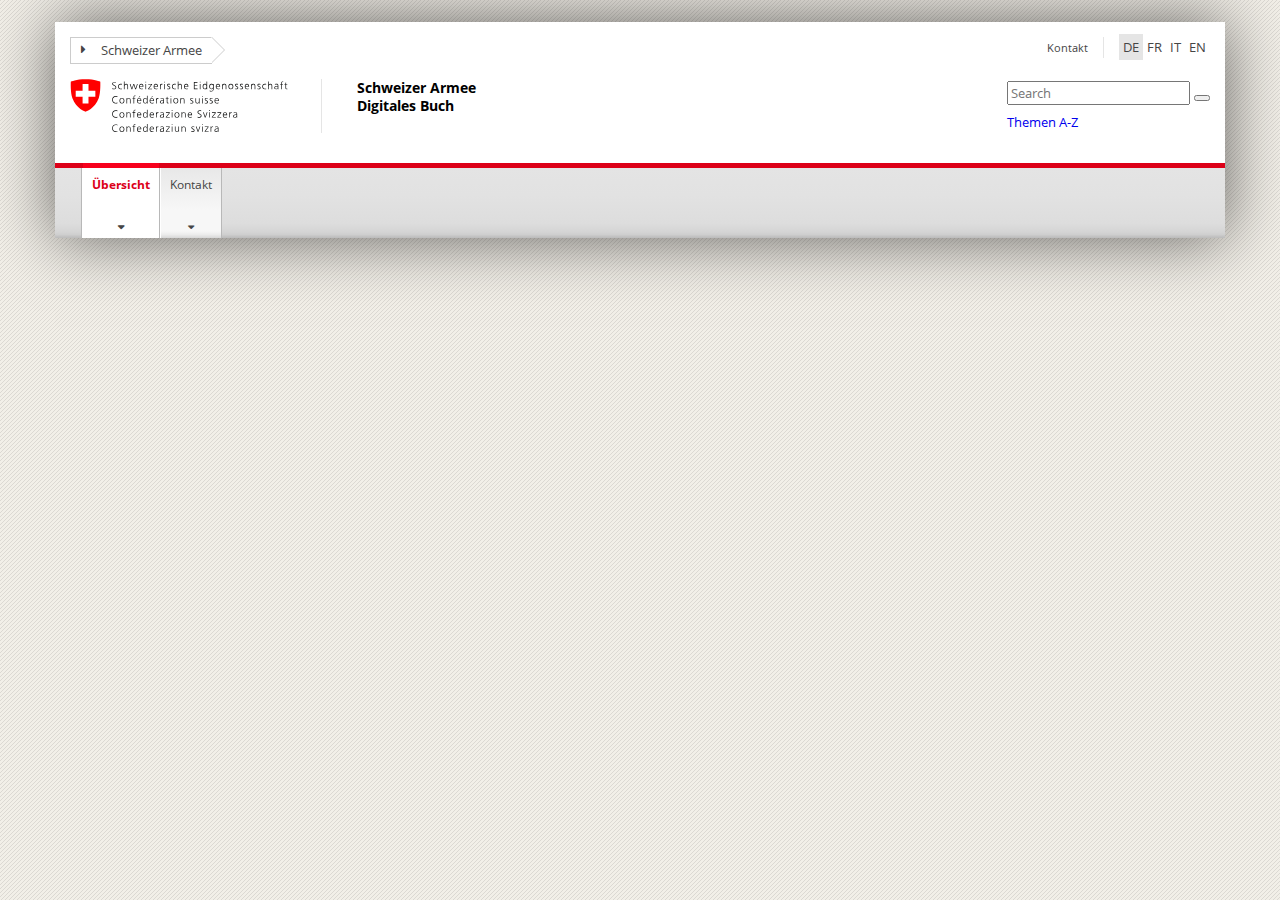
==== commit 82a2b4cd: "header updated" ====
--- a/index.html
+++ b/index.html
@@ -2,7 +2,7 @@
 <html lang="de">
     <head>
         <meta charset="utf-8">
-        <title>Schweizer Armee</title>
+        <title>Schweizer Armee - Digital Book</title>
         <meta name="viewport" content="width=device-width, initial-scale=1.0">
         <meta http-equiv="cleartype" content="on">
         <link rel="stylesheet" href="css/style.css">
@@ -39,198 +39,199 @@
                         </nav>
                     </div>
                 </section>
-                <a href="#" class="brand hidden-xs" title="Back to home">
-                    <img src="img/logo-CH.svg" onerror="this.onerror=null; this.src='img/logo-CH.png'" alt="Back to home" />
-                    <h2>Schweizer Armee <br/>Digitales Buch</h2>
-                </a>
-                <div class="clearfix"></div>
-                <div class="mod mod-searchfield global-search global-search-standard">
-                    <form class="form-horizontal form-search pull-right">
-                        <label for="search-field" class="sr-only">Search:</label>
-                        <input id="search-field" class="form-control search-field" type="text" placeholder="Search">
-                        <button class="icon icon--close icon--after search-reset" tabindex="0" role="button">
-                </button>
-                        <span class="icon icon--search"><span class="sr-only">Search</span></span>
-                        <div class="search-results">
-                            <div class="search-results-list"></div>
+                <section class="main-header flex">
+                    <a href="#" class="brand hidden-xs" title="Back to home">
+                        <img src="img/logo-CH.svg" onerror="this.onerror=null; this.src='img/logo-CH.png'" alt="Back to home" />
+                        <h2>Schweizer Armee <br/>Digitales Buch</h2>
+                    </a>
+                    <div class="search-filter-container flex">
+                        <div class="global-search global-search-standard">
+                            <form class="form-horizontal form-search pull-right">
+                                <input id="search-field" class="form-control search-field" type="text" placeholder="Search">
+                                <button class="icon icon--close icon--after search-reset" tabindex="0" role="button">
+                        </button>
+                                <span class="icon icon--search"></span>
+                                <div class="search-results">
+                                    <div class="search-results-list"></div>
+                                </div>
+                            </form>
                         </div>
-                    </form>
-                </div>
-                <nav class="navbar yamm yamm--select">
-                    <ul>
-                        <!-- Init dropdown with the `pull-right` class if you want to have your Topics select on the right -->
-                        <li class="dropdown pull-right">
-                            <a href="#" class="dropdown-toggle" data-toggle="dropdown">Themen A-Z <span class="icon icon--bottom"></span></a>
-                            <!-- <ul class="dropdown-menu"> DROPDOWN DEAKTIVIERT
-                                <li>
-
-                                    <div class="yamm-content container-fluid">
+                        <nav class="navbar yamm yamm--select">
+                            <ul>
+                                <!-- Init dropdown with the `pull-right` class if you want to have your Topics select on the right -->
+                                <li class="dropdown pull-right">
+                                    <a href="#" class="dropdown-toggle" data-toggle="dropdown">Themen A-Z <span class="icon icon--bottom"></span></a>
+                                    <!-- <ul class="dropdown-menu"> DROPDOWN DEAKTIVIERT
+                                        <li>
+
+                                            <div class="yamm-content container-fluid">
+                    
+                                                <div class="row">
+                                                    <div class="col-sm-12"><a href="#" class="yamm-close icon icon--after icon--close pull-right">Close</a></div>
+                                                </div>
+                    
+
+                                                <ul class="nav nav-tabs">
+                                                    <li class="active"><a href="#eda" data-toggle="tab">EDA</a></li>
+                                                    <li><a href="#deza" data-toggle="tab">DEZA</a></li>
+                                                </ul>
+
+                                                <div class="tab-content">
+                    
+                                                    <div class="tab-pane active" id="eda">
+                    
             
-                                        <div class="row">
-                                            <div class="col-sm-12"><a href="#" class="yamm-close icon icon--after icon--close pull-right">Close</a></div>
-                                        </div>
+                                                        <ul class="nav nav-tabs nav-tabs-alphabet">
+                                                            <li class="active"><a href="#eda-tab-a" data-toggle="tab">A</a></li>
+                                                            <li><a href="#eda-tab-b" data-toggle="tab">B</a></li>
+                                                            <li><a href="#eda-tab-c" data-toggle="tab">C</a></li>
+                                                            <li><a href="#eda-tab-d" data-toggle="tab">D</a></li>
+                                                            <li><a href="#eda-tab-e" data-toggle="tab">E</a></li>
+                                                            <li><a href="#eda-tab-f" data-toggle="tab">F</a></li>
+                                                            <li><a href="#eda-tab-g" data-toggle="tab">G</a></li>
+                                                            <li><a href="#eda-tab-h" data-toggle="tab">H</a></li>
+                                                            <li><a href="#eda-tab-i" data-toggle="tab">I</a></li>
+                                                            <li><a href="#eda-tab-j" data-toggle="tab">J</a></li>
+                                                            <li><a href="#eda-tab-k" data-toggle="tab">K</a></li>
+                                                            <li><a href="#eda-tab-l" data-toggle="tab">L</a></li>
+                                                            <li><a href="#eda-tab-m" data-toggle="tab">M</a></li>
+                                                            <li><a href="#eda-tab-n" data-toggle="tab">N</a></li>
+                                                            <li><a href="#eda-tab-o" data-toggle="tab">O</a></li>
+                                                            <li><a href="#eda-tab-p" data-toggle="tab">P</a></li>
+                                                            <li><a href="#eda-tab-q" data-toggle="tab">Q</a></li>
+                                                            <li><a href="#eda-tab-r" data-toggle="tab">R</a></li>
+                                                            <li><a href="#eda-tab-s" data-toggle="tab">S</a></li>
+                                                            <li><a href="#eda-tab-t" data-toggle="tab">T</a></li>
+                                                            <li><a href="#eda-tab-u" data-toggle="tab">U</a></li>
+                                                            <li><a href="#eda-tab-v" data-toggle="tab">V</a></li>
+                                                            <li><a href="#eda-tab-w" data-toggle="tab">W</a></li>
+                                                            <li><a href="#eda-tab-x" data-toggle="tab">X</a></li>
+                                                            <li><a href="#eda-tab-y" data-toggle="tab">Y</a></li>
+                                                            <li><a href="#eda-tab-z" data-toggle="tab">Z</a></li>
+                                                        </ul>
+                    
+
+                                                        <div class="tab-content">
+                                        
+                                                            <div class="tab-pane active" id="eda-tab-a">a. Some content...</div>
+                                                            <div class="tab-pane" id="eda-tab-b">b. Some content...</div>
+                                                            <div class="tab-pane" id="eda-tab-c">c. Some content...</div>
+                                                            <div class="tab-pane" id="eda-tab-d">d. Some content...</div>
+                                                            <div class="tab-pane" id="eda-tab-e">e. Some content...</div>
+                                                            <div class="tab-pane" id="eda-tab-f">f. Some content...</div>
+                                                            <div class="tab-pane" id="eda-tab-g">g. Some content...</div>
+                                                            <div class="tab-pane" id="eda-tab-h">h. Some content...</div>
+                                                            <div class="tab-pane" id="eda-tab-i">i. Some content...</div>
+                                                            <div class="tab-pane" id="eda-tab-j">j. Some content...</div>
+                                                            <div class="tab-pane" id="eda-tab-k">k. Some content...</div>
+                                                            <div class="tab-pane" id="eda-tab-l">l. Some content...</div>
+                                                            <div class="tab-pane" id="eda-tab-m">m. Some content...</div>
+                                                            <div class="tab-pane" id="eda-tab-n">n. Some content...</div>
+                                                            <div class="tab-pane" id="eda-tab-o">o. Some content...</div>
+                                                            <div class="tab-pane" id="eda-tab-p">p. Some content...</div>
+                                                            <div class="tab-pane" id="eda-tab-q">q. Some content...</div>
+                                                            <div class="tab-pane" id="eda-tab-r">r. Some content...</div>
+                                                            <div class="tab-pane" id="eda-tab-s">s. Some content...</div>
+                                                            <div class="tab-pane" id="eda-tab-t">t. Some content...</div>
+                                                            <div class="tab-pane" id="eda-tab-u">u. Some content...</div>
+                                                            <div class="tab-pane" id="eda-tab-v">v. Some content...</div>
+                                                            <div class="tab-pane" id="eda-tab-w">w. Some content...</div>
+                                                            <div class="tab-pane" id="eda-tab-x">x. Some content...</div>
+                                                            <div class="tab-pane" id="eda-tab-y">y. Some content...</div>
+                                                            <div class="tab-pane" id="eda-tab-z">z. Some content...</div>
+                                                        </div>
+                                                    </div>
+                    
+                                                    <div class="tab-pane" id="deza">
+                                                        <p>Same as previous</p>
+                                                    </div>
+                    
+                                                </div>
             
-
-                                        <ul class="nav nav-tabs">
-                                            <li class="active"><a href="#eda" data-toggle="tab">EDA</a></li>
-                                            <li><a href="#deza" data-toggle="tab">DEZA</a></li>
-                                        </ul>
-
-                                        <div class="tab-content">
-            
-                                            <div class="tab-pane active" id="eda">
-            
-    
-                                                <ul class="nav nav-tabs nav-tabs-alphabet">
-                                                    <li class="active"><a href="#eda-tab-a" data-toggle="tab">A</a></li>
-                                                    <li><a href="#eda-tab-b" data-toggle="tab">B</a></li>
-                                                    <li><a href="#eda-tab-c" data-toggle="tab">C</a></li>
-                                                    <li><a href="#eda-tab-d" data-toggle="tab">D</a></li>
-                                                    <li><a href="#eda-tab-e" data-toggle="tab">E</a></li>
-                                                    <li><a href="#eda-tab-f" data-toggle="tab">F</a></li>
-                                                    <li><a href="#eda-tab-g" data-toggle="tab">G</a></li>
-                                                    <li><a href="#eda-tab-h" data-toggle="tab">H</a></li>
-                                                    <li><a href="#eda-tab-i" data-toggle="tab">I</a></li>
-                                                    <li><a href="#eda-tab-j" data-toggle="tab">J</a></li>
-                                                    <li><a href="#eda-tab-k" data-toggle="tab">K</a></li>
-                                                    <li><a href="#eda-tab-l" data-toggle="tab">L</a></li>
-                                                    <li><a href="#eda-tab-m" data-toggle="tab">M</a></li>
-                                                    <li><a href="#eda-tab-n" data-toggle="tab">N</a></li>
-                                                    <li><a href="#eda-tab-o" data-toggle="tab">O</a></li>
-                                                    <li><a href="#eda-tab-p" data-toggle="tab">P</a></li>
-                                                    <li><a href="#eda-tab-q" data-toggle="tab">Q</a></li>
-                                                    <li><a href="#eda-tab-r" data-toggle="tab">R</a></li>
-                                                    <li><a href="#eda-tab-s" data-toggle="tab">S</a></li>
-                                                    <li><a href="#eda-tab-t" data-toggle="tab">T</a></li>
-                                                    <li><a href="#eda-tab-u" data-toggle="tab">U</a></li>
-                                                    <li><a href="#eda-tab-v" data-toggle="tab">V</a></li>
-                                                    <li><a href="#eda-tab-w" data-toggle="tab">W</a></li>
-                                                    <li><a href="#eda-tab-x" data-toggle="tab">X</a></li>
-                                                    <li><a href="#eda-tab-y" data-toggle="tab">Y</a></li>
-                                                    <li><a href="#eda-tab-z" data-toggle="tab">Z</a></li>
-                                                </ul>
-            
-
-                                                <div class="tab-content">
-                                
-                                                    <div class="tab-pane active" id="eda-tab-a">a. Some content...</div>
-                                                    <div class="tab-pane" id="eda-tab-b">b. Some content...</div>
-                                                    <div class="tab-pane" id="eda-tab-c">c. Some content...</div>
-                                                    <div class="tab-pane" id="eda-tab-d">d. Some content...</div>
-                                                    <div class="tab-pane" id="eda-tab-e">e. Some content...</div>
-                                                    <div class="tab-pane" id="eda-tab-f">f. Some content...</div>
-                                                    <div class="tab-pane" id="eda-tab-g">g. Some content...</div>
-                                                    <div class="tab-pane" id="eda-tab-h">h. Some content...</div>
-                                                    <div class="tab-pane" id="eda-tab-i">i. Some content...</div>
-                                                    <div class="tab-pane" id="eda-tab-j">j. Some content...</div>
-                                                    <div class="tab-pane" id="eda-tab-k">k. Some content...</div>
-                                                    <div class="tab-pane" id="eda-tab-l">l. Some content...</div>
-                                                    <div class="tab-pane" id="eda-tab-m">m. Some content...</div>
-                                                    <div class="tab-pane" id="eda-tab-n">n. Some content...</div>
-                                                    <div class="tab-pane" id="eda-tab-o">o. Some content...</div>
-                                                    <div class="tab-pane" id="eda-tab-p">p. Some content...</div>
-                                                    <div class="tab-pane" id="eda-tab-q">q. Some content...</div>
-                                                    <div class="tab-pane" id="eda-tab-r">r. Some content...</div>
-                                                    <div class="tab-pane" id="eda-tab-s">s. Some content...</div>
-                                                    <div class="tab-pane" id="eda-tab-t">t. Some content...</div>
-                                                    <div class="tab-pane" id="eda-tab-u">u. Some content...</div>
-                                                    <div class="tab-pane" id="eda-tab-v">v. Some content...</div>
-                                                    <div class="tab-pane" id="eda-tab-w">w. Some content...</div>
-                                                    <div class="tab-pane" id="eda-tab-x">x. Some content...</div>
-                                                    <div class="tab-pane" id="eda-tab-y">y. Some content...</div>
-                                                    <div class="tab-pane" id="eda-tab-z">z. Some content...</div>
-                                                </div>
+                    
                                             </div>
-            
-                                            <div class="tab-pane" id="deza">
-                                                <p>Same as previous</p>
-                                            </div>
-            
-                                        </div>
-    
-            
+
+                                        </li>
+
+                                    </ul> -->
+
+                                </li>
+
+                            </ul>
+
+                        </nav>
+                    </div>
+                </section>
+            </header>
+            <div class="nav-main-container">
+                <nav class="nav-main yamm navbar" id="main-navigation-example">
+                    <section class="nav-mobile">
+                        <div class="table-row">
+                            <div class="nav-mobile-header">
+                                <div class="table-row">
+                                    <span class="nav-mobile-logo">
+                                        <img src="img/swiss.svg" onerror="this.onerror=null; this.src='../img/swiss.png'" alt="Confederatio Helvetica" />
+                                    </span>
+                                    <h1><a href="#">Schweizer Armee</a></h1>
+                                </div>
+                            </div>
+                            <div class="table-cell dropdown">
+                                <a href="#" class="nav-mobile-menu dropdown-toggle" data-toggle="dropdown"><span class="icon icon--menu"></span></a>
+                                <div class="drilldown dropdown-menu" role="menu">
+                                    <div class="drilldown-container">
+                                        <nav class="nav-page-list">
+                                            <ul>
+                                                <li><a href="#">Übersicht</a></li>
+                                                <li><a href="#">Kontakt</a></li>
+                                            </ul>
+                                            <a href="#" class="yamm-close-bottom"><span class="icon icon--top" aria-hidden="true"></span></a>
+                                        </nav>
                                     </div>
-
-                                </li>
-
-                            </ul> -->
-
-                        </li>
-
-                    </ul>
-
-                </nav>
-            </header>
-            <nav class="nav-main yamm navbar" id="main-navigation-example">
-                <h2 class="sr-only">Navigation</h2>
-                <section class="nav-mobile">
-                    <div class="table-row">
-                        <div class="nav-mobile-header">
-                            <div class="table-row">
-                                <span class="nav-mobile-logo">
-                        <img src="../img/swiss.svg" onerror="this.onerror=null; this.src='../img/swiss.png'" alt="Confederatio Helvetica" />
-                    </span>
-                                <h1><a href="#">Schweizer Armee</a></h1>
+                                </div>
+                            </div>
+                            <div class="table-cell dropdown">
+                                <a href="#" class="nav-mobile-menu dropdown-toggle" data-toggle="dropdown"><span class="icon icon--search"></span></a>
+                                <div class="dropdown-menu" role="menu">
+                                    <form class="form">
+                                        <input id="search-field" class="form-control" type="text" placeholder="Search">
+                                        <span class="icon icon--search"></span>
+                                    </form>
+                                </div>
                             </div>
                         </div>
-                        <div class="table-cell dropdown">
-                            <a href="#" class="nav-mobile-menu dropdown-toggle" data-toggle="dropdown"><span class="icon icon--menu"></span></a>
-                            <div class="drilldown dropdown-menu" role="menu">
-                                <div class="drilldown-container">
-                                    <nav class="nav-page-list">
-                                        <ul>
-                                            <li><a href="#">Übersicht</a></li>
-                                            <li><a href="#">Kontakt</a></li>
-                                        </ul>
-                                        <a href="#" class="yamm-close-bottom"><span class="icon icon--top" aria-hidden="true"></span></a>
-                                    </nav>
-                                </div>
-                            </div>
-                        </div>
-                        <div class="table-cell dropdown">
-                            <a href="#" class="nav-mobile-menu dropdown-toggle" data-toggle="dropdown"><span class="icon icon--search"></span></a>
-                            <div class="dropdown-menu" role="menu">
-                                <form class="form">
-                                    <h2 class="sr-only">Search</h2>
-                                    <label for="search-field" class="sr-only">Search:</label>
-                                    <input id="search-field" class="form-control" type="text" placeholder="Search">
-                                    <span class="icon icon--search"></span>
-                                </form>
-                            </div>
-                        </div>
-                    </div>
-                </section>
-            
-                <!-- The tab navigation -->
-                <ul class="nav navbar-nav">
-                    <li class="dropdown current yamm-fw">
-                        <a href="#" class="dropdown-toggle" data-toggle="dropdown">Übersicht <span class="sr-only">current page</span></a>
-                        <ul class="dropdown-menu" role="menu">
-                            <!-- The `li` presence heritated from the classic dropdown structure, only one in that case -->
-                            <li>
-                                <!-- The `yamm-content` can contain any kind of content like tab, table, list, article... -->
-                                <div class="yamm-content container-fluid"></div>
-                                <!-- `yamm-content` end -->
-                            </li>
-                            <!-- Dropdown `li` end -->
-                        </ul>
-                        <!-- Dropdown `ul` end -->
-                    </li>
-                    <li class="dropdown yamm-fw">
-                        <a href="#" class="dropdown-toggle" data-toggle="dropdown">Kontakt</a>
-                        <ul class="dropdown-menu" role="menu">
-                            <!-- The `li` presence heritated from the classic dropdown structure, only one in that case -->
-                            <li>
-                                <!-- The `yamm-content` can contain any kind of content like tab, table, list, article... -->
-                                <div class="yamm-content container-fluid"></div>
-                                <!-- `yamm-content` end -->
-                            </li>
-                            <!-- Dropdown `li` end -->
-                        </ul>
-                        <!-- Dropdown `ul` end -->
-                    </li>
-                </ul>
-            </nav>
+                    </section>
+                
+                    <!-- The tab navigation -->
+                    <ul class="nav navbar-nav">
+                        <li class="dropdown current yamm-fw">
+                            <a href="#" class="dropdown-toggle" data-toggle="dropdown">Übersicht</a>
+                            <ul class="dropdown-menu" role="menu">
+                                <!-- The `li` presence heritated from the classic dropdown structure, only one in that case -->
+                                <li>
+                                    <!-- The `yamm-content` can contain any kind of content like tab, table, list, article... -->
+                                    <div class="yamm-content container-fluid"></div>
+                                    <!-- `yamm-content` end -->
+                                </li>
+                                <!-- Dropdown `li` end -->
+                            </ul>
+                            <!-- Dropdown `ul` end -->
+                        </li>
+                        <li class="dropdown yamm-fw">
+                            <a href="#" class="dropdown-toggle" data-toggle="dropdown">Kontakt</a>
+                            <ul class="dropdown-menu" role="menu">
+                                <!-- The `li` presence heritated from the classic dropdown structure, only one in that case -->
+                                <li>
+                                    <!-- The `yamm-content` can contain any kind of content like tab, table, list, article... -->
+                                    <div class="yamm-content container-fluid"></div>
+                                    <!-- `yamm-content` end -->
+                                </li>
+                                <!-- Dropdown `li` end -->
+                            </ul>
+                            <!-- Dropdown `ul` end -->
+                        </li>
+                    </ul>
+                </nav>
+            </div>
 
             <!-- CONTENT -->
             <main>
--- a/css/style.css
+++ b/css/style.css
@@ -106,7 +106,7 @@
     font-weight: 400;
 }
 html {
-    font-size: 87.5%;
+    font-size: 100%;
 }
 body {
     margin: 0;
@@ -121,8 +121,6 @@
 }
 .container {
     margin-top: 1.357em;
-    padding-right: 15px;
-    padding-left: 15px;
     padding-top: 10px;
     margin-right: auto;
     margin-left: auto;
@@ -160,6 +158,7 @@
     .nav-services {
         font-size: .85em;
         padding-top: 5px;
+        margin-bottom: 6px;
     }
     .nav-services, .services-lang-contact {
         flex-direction: row;
@@ -242,16 +241,85 @@
     .brand h2 {
         color: #000;
         font-weight: 700;
-        font-size: 1em;
+        font-size: .875em;
         max-width: 310px;
         line-height: 1.3;
         margin: 0;
         padding-left: 2.5em;
         float: left;
     }
+    .main-header {
+        flex-direction: row;
+        justify-content: space-between;
+    }
+    .search-filter-container {
+        flex-direction: column;
+        justify-content: space-between;
+    }
+
+
+
     /**************** MAIN-NAVIGATION ****************/
-
-
+    .nav-main-container {
+        display: inline;
+    }
+    .nav-main {
+        background: linear-gradient(to bottom,#e4e4e4 0,#e2e2e2 39%,#ddd 79%,#d5d5d5 91%,#cfcfcf 95%,#bebebe 99%);
+    }   
+    .navbar {
+        position: relative;
+    }
+    .nav-main.yamm .nav {
+        display: flex;
+        flex-direction: row;
+        margin: 0 1.6em;
+        border-left: 1px solid #b8b8b8;
+    }
+
+    .nav-main.yamm .nav>li>a {
+        max-width: 140px;
+    }
+    .nav-main.yamm .nav>li>a {
+        height: 70px;
+        background: #e8e8e8;
+        background: -webkit-gradient(linear,left top,left bottom,color-stop(0,#e8e8e8),color-stop(61%,#f7f7f7),color-stop(89%,#f7f7f7),color-stop(91%,#f5f5f5),color-stop(95%,#ececec),to(#d7d7d7));
+        background: linear-gradient(to bottom,#e8e8e8 0,#f7f7f7 61%,#f7f7f7 89%,#f5f5f5 91%,#ececec 95%,#d7d7d7 100%);
+        max-width: 110px;
+        color: #454545;
+        font-size: .95em;
+        line-height: 1.2;
+        padding: 10px 9px;
+    }
+    .nav>li>a {
+        position: relative;
+        display: block;
+    }
+    .nav-main.yamm .nav .dropdown.current>a {
+        z-index: 999;
+        color: #DC0018;
+        font-weight: 700;
+    }
+    .nav-main.yamm .nav .dropdown.active>a, .nav-main.yamm .nav .dropdown.current>a {
+        background: #fff;
+        border-top: 5px solid #f7001d;
+        margin-top: -5px;
+        height: 75px;
+    }
+    .nav-main.yamm .nav>li {
+        border-right: 1px solid #b8b8b8;
+        border-left: 1px solid #fff;
+    }
+    .nav-main.yamm .nav>li>a:after {
+        content: "";
+        font-family: "Admin Icons";
+        position: absolute;
+        bottom: 4px;
+        left: 0;
+        width: 100%;
+        text-align: center;
+        color: #454545;
+        font-size: .9em;
+    }
 
 
 
@@ -296,7 +364,14 @@
         margin-bottom: 90px;
     }
     header {
-        padding: 0 0 30px 0;
+        padding: 0 15px 30px 15px;
+    }
+    .nav-main {
+        min-height: 65px;
+        border-top: 5px solid #dc0018;
+    }
+    .nav-mobile {
+        display: none;
     }
     
 }
@@ -308,6 +383,7 @@
 }
 
 
+
 @media (min-width: 1200px) {
 body:before {
     content: "desktop";
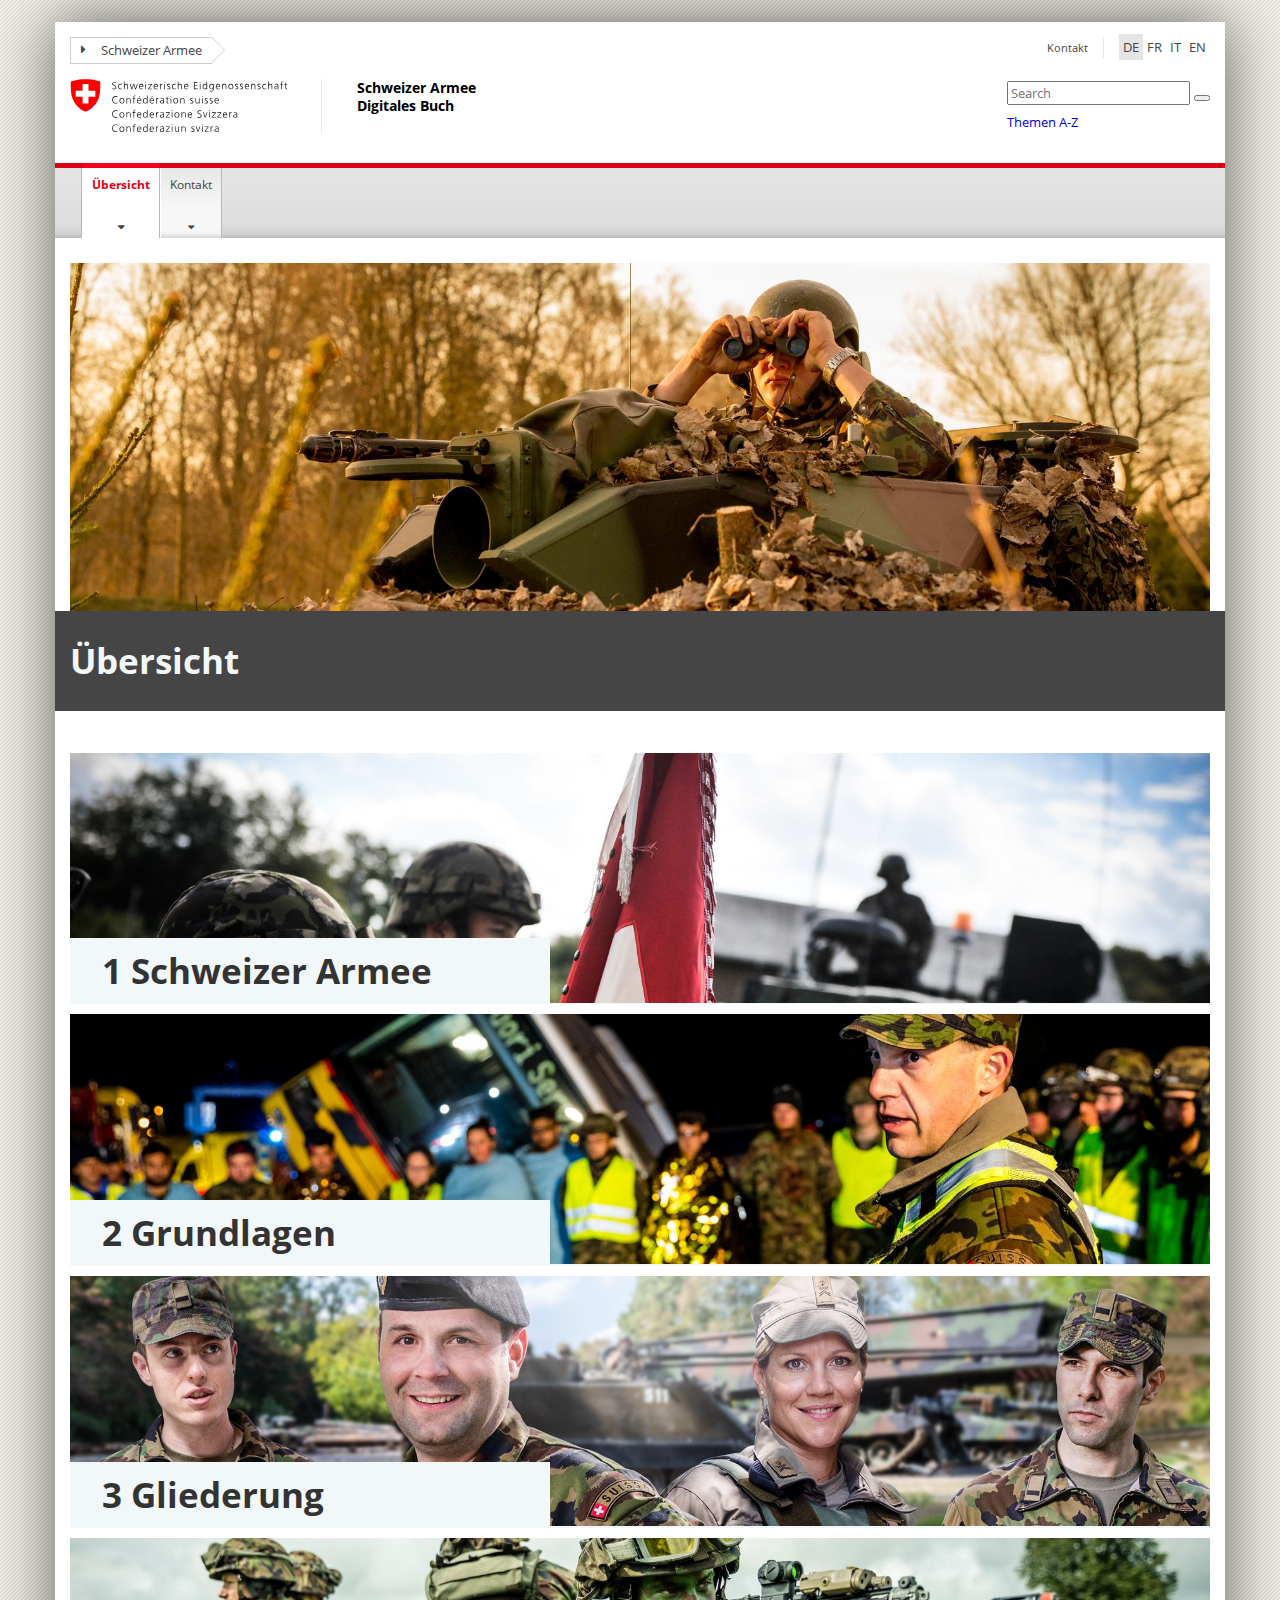
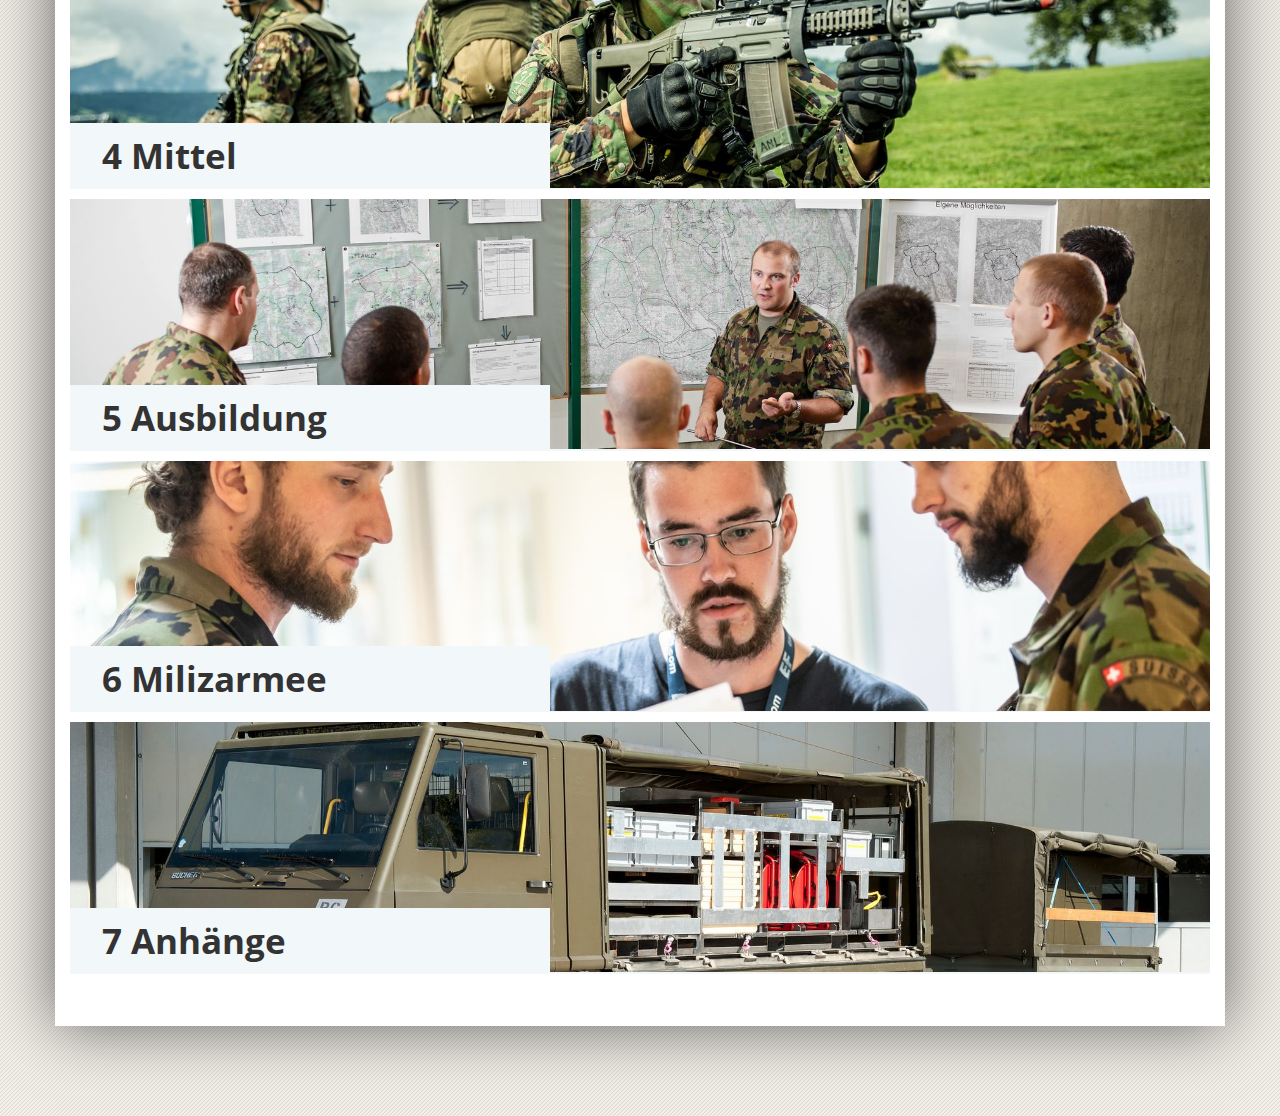
==== commit 6a5df5c4: "big improvements + added images" ====
--- a/index.html
+++ b/index.html
@@ -6,7 +6,6 @@
         <meta name="viewport" content="width=device-width, initial-scale=1.0">
         <meta http-equiv="cleartype" content="on">
         <link rel="stylesheet" href="css/style.css">
-        <link rel="stylesheet" href="css/admin.css">
     </head>
     <body>
         <div class="container container-main">
@@ -20,7 +19,8 @@
                                 <a id="admin-dropdown" href="#" class="dropdown-toggle" data-toggle="dropdown"><span class="icon icon--right"></span>Schweizer Armee</a>
                                 <!-- Dropdown list element -->
                                 <ul class="dropdown-menu" role="menu" aria-labelledby="admin-dropdown">
-
+                                </ul>
+                            </li>
                         </ul>
                     </nav>
                     <div class="services-lang-contact flex">
@@ -232,19 +232,154 @@
                     </ul>
                 </nav>
             </div>
-
-            <!-- CONTENT -->
             <main>
-
-
+                <div class="container-fluid">
+                    <img class="title-img" src="img/uebersicht.jpg" alt="übersicht">
+                </div>
+                <h1>Übersicht</h1>
+
+                <div class="overview-container">
+                    <div class="topic-container">
+                        <figure>
+                            <img src="img/schweizer_armee.jpg" alt="schweizer_armee">
+                            <figcaption>1 Schweizer Armee</figcaption>
+                        </figure>
+                        <ol>
+                            <li class="hide">
+                                <ol class="visible">
+                                    <li><a href="#">Vision</a></li>
+                                    <li><a href="#">Eckwerte: Die Schweizer Armee</a></li>
+                                    <li><a href="#">Die Schweizer Armee</a>
+                                        <ol>
+                                            <li><a href="#">Rahmen</a></li>
+                                            <li><a href="#">Auftrag</a></li>
+                                            <li><a href="#">Leistungen der Schweizer Armee für die Auftragserfüllung</a></li>
+                                            <li><a href="#">Konsequenzen aus Rahmenbedingungen und Auftrag</a></li>
+                                            <li><a href="#">Doktrin</a></li>
+                                            <li><a href="#">Ressourcen</a></li>
+                                            <li><a href="#">Mitverantwortung der Kantone</a></li>
+                                            <li><a href="#">Entwicklungsschritt 2008/2011</a></li>
+                                        </ol>   
+                                    </li>
+                                </ol>
+                            </li>
+                        </ol>
+                    </div>
+                    <div class="topic-container">
+                        <figure>
+                            <img src="img/grundlagen.jpg" alt="Grundlagen">
+                            <figcaption>2 Grundlagen</figcaption>
+                        </figure>
+                        <ol>
+                            <li class="hide">
+                                <ol class="visible">
+                                    <li><a href="#">Unsere Sicherheitspolitik - Sicherheit durch Kooperation</a>
+                                        <ol>
+                                            <li><a href="#">Sicherheitspolitischer Bericht 2000</a></li>
+                                        </ol>
+                                    </li>
+                                </ol>
+                            </li>
+                        </ol>
+                    </div>
+                    <div class="topic-container">
+                        <figure>
+                            <img src="img/gliederung.jpg" alt="Grundlagen">
+                            <figcaption>3 Gliederung</figcaption>
+                        </figure>
+                        <ol>
+                            <li class="hide">
+                                <ol class="visible">
+                                    <li><a href="#">Gliederung der Armee</a>
+                                        <ol>
+                                            <li><a href="#">Armeeführung</a></li>
+                                        </ol>
+                                    </li>
+                                </ol>
+                            </li>
+                        </ol>
+                    </div>
+                    <div class="topic-container">
+                        <figure>
+                            <img src="img/mittel.jpg" alt="Grundlagen">
+                            <figcaption>4 Mittel</figcaption>
+                        </figure>
+                        <ol>
+                            <li class="hide">
+                                <ol class="visible">
+                                    <li><a href="#">Kampf und Unterstützungsmittel</a>
+                                        <ol>
+                                            <li><a href="#">Persönliche Hand- und Faustfeuerwaffe</a></li>
+                                        </ol>
+                                    </li>
+                                </ol>
+                            </li>
+                        </ol>
+                    </div>
+                    <div class="topic-container">
+                        <figure>
+                            <img src="img/ausbildung.jpg" alt="Grundlagen">
+                            <figcaption>5 Ausbildung</figcaption>
+                        </figure>
+                        <ol>
+                            <li class="hide">
+                                <ol class="visible">
+                                    <li><a href="#">Ausbildung</a>
+                                        <ol>
+                                            <li><a href="#">Ausbildungskonzept</a></li>
+                                        </ol>
+                                    </li>
+                                </ol>
+                            </li>
+                        </ol>
+                    </div>
+                    <div class="topic-container">
+                        <figure>
+                            <img src="img/milizarmee.jpg" alt="Grundlagen">
+                            <figcaption>6 Milizarmee</figcaption>
+                        </figure>
+                        <ol>
+                            <li class="hide">
+                                <ol class="visible">
+                                    <li><a href="#">Wehr- und Militärdienstpflicht</a>
+                                        <ol>
+                                            <li><a href="#">Allgemeine Bestimmungen</a></li>
+                                        </ol>
+                                    </li>
+                                </ol>
+                            </li>
+                        </ol>
+                    </div>
+                    <div class="topic-container">
+                        <figure>
+                            <img src="img/anhaenge.jpg" alt="Grundlagen">
+                            <figcaption>7 Anhänge</figcaption>
+                        </figure>
+                        <ol>
+                            <li class="hide">
+                                <ol class="visible">
+                                    <li><a href="#">Armeeformen der modernen Schweiz</a>
+                                        <ol>
+                                            <li><a href="#">Schaffung des Schweizerischen Bundesheeres</a></li>
+                                        </ol>
+                                    </li>
+                                </ol>
+                            </li>
+                        </ol>
+                    </div>
+
+
+                </div>
 
             </main>
+
 
             <footer>
 
 
             </footer>
         </div>
+        <script src="https://code.jquery.com/jquery-3.5.1.min.js"></script>
         <script src="js/script.js"></script>
     </body>
 </html>--- a/css/style.css
+++ b/css/style.css
@@ -122,6 +122,7 @@
 .container {
     margin-top: 1.357em;
     padding-top: 10px;
+    padding-bottom: 10px;
     margin-right: auto;
     margin-left: auto;
     background: #fff;
@@ -324,8 +325,126 @@
 
 
 /**************** CONTENT (MAIN) ****************/
-
-
+.container-fluid {
+    padding-right: 15px;
+    padding-left: 15px;
+    margin-right: auto;
+    margin-left: auto;
+}
+main {
+    margin-top: 25px;
+}
+main h1 {
+    font-size: 24px;
+    font-weight: 700;
+    color: #F2F7F9;
+    background-color: #454545;
+    margin-bottom: 0;
+    margin-top: -10px;
+    position: relative;
+    padding: 6px 15px;
+}
+.overview-container {
+    margin: 42px 0;
+    padding-right: 15px;
+    padding-left: 15px;
+}
+.topic-container {
+    margin: 10px 0;
+}
+main img {
+    width: 100%;
+    max-height: 350px;
+    object-fit: cover;
+    object-position: 75% 25%;
+}
+.title-img {
+    width: 100%;
+}
+.topic-container {
+    background-color: #F2F7F9;
+    height: auto;
+}
+.topic-container figure {
+    margin: 10px 0;
+}
+.topic-container figcaption  {
+    position: relative;
+    width: 480px;
+    font-size: 35px;
+    font-weight: 700;
+    color: #333;
+    background-color: #F2F7F9;
+    margin-top: -72px;
+    padding: 5px 32px;
+    z-index: 999;
+    cursor: pointer;
+}
+.topic-container figure img {
+    position: relative;
+    height: 250px;  
+    z-index: 99;
+}
+.topic-container ol {
+    padding: 0 20px;
+    display: none;
+}
+.topic-container ol.opened {
+    display: block;
+}
+.topic-container ol ol, .topic-container ol ol ol {
+    padding: 0 0;
+    display: block;
+}
+.topic-container li li, .topic-container li li a {
+    color: #006699;
+    font-size: 24px;
+    font-weight: 700;
+    margin: 15px 0;
+}
+.topic-container li li li, .topic-container li li li a, topic-container li li li li, .topic-container li li li li a {
+    font-weight: 400;
+    margin: 0 0;
+}
+
+
+main .hide {
+    visibility: hidden;
+}
+main .visible{
+    visibility: visible;
+}
+main ol {
+    list-style-type: none;
+    counter-reset: item;
+    margin: 0;
+    padding: 0;
+    height: auto;
+}
+  
+main li {
+    display: table;
+    counter-increment: item;
+    margin-bottom: 0.6em;
+}
+  
+main li:before {
+    content: counters(item, "-") " ";
+    display: table-cell;
+    padding-right: 0.6em;    
+}
+  
+main li li {
+    margin: 0;
+}
+  
+main li li:before {
+    content: counters(item, "-") " ";
+}
+  
+main li.parent:before {
+    content: "";
+}
 
     /**************** READING-PAGE ****************/
 
@@ -373,6 +492,10 @@
     .nav-mobile {
         display: none;
     }
+    main h1 {
+        font-size: 35px;
+        padding: 22px 15px;
+    }
     
 }
 
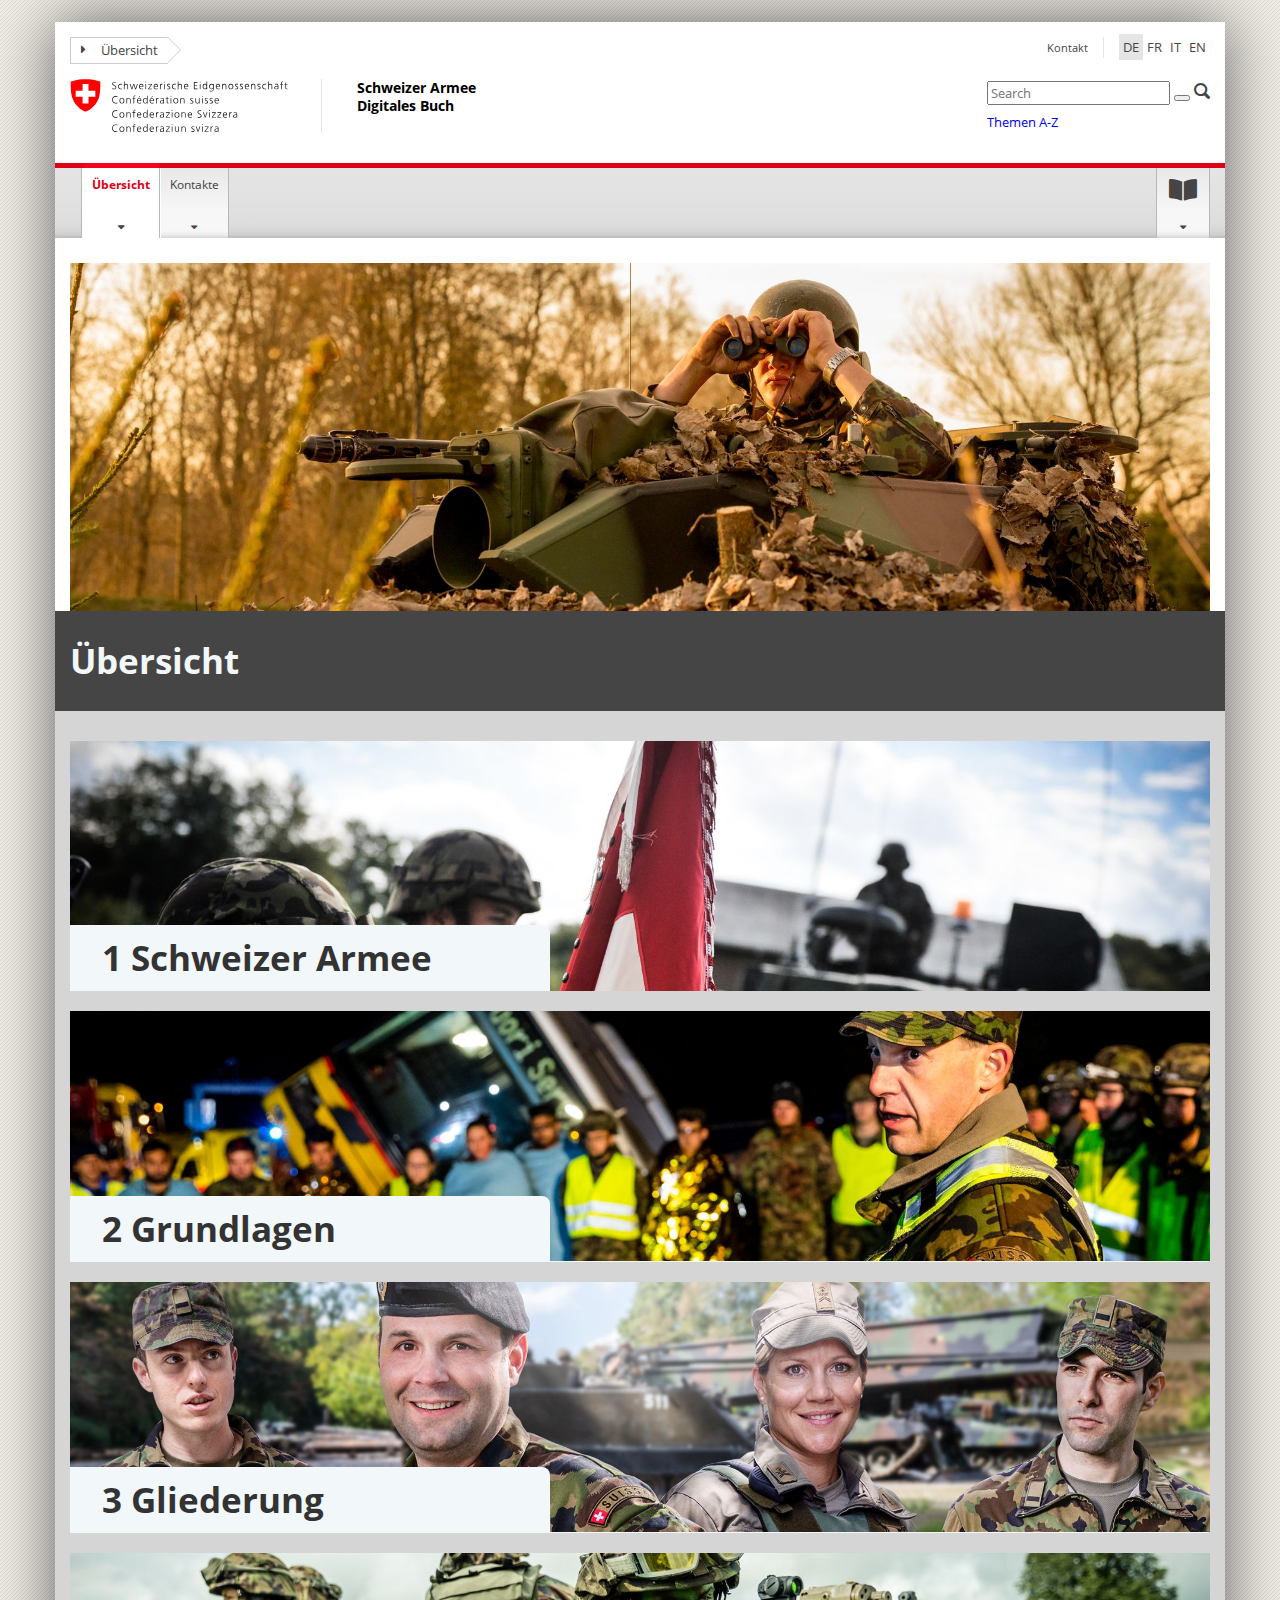
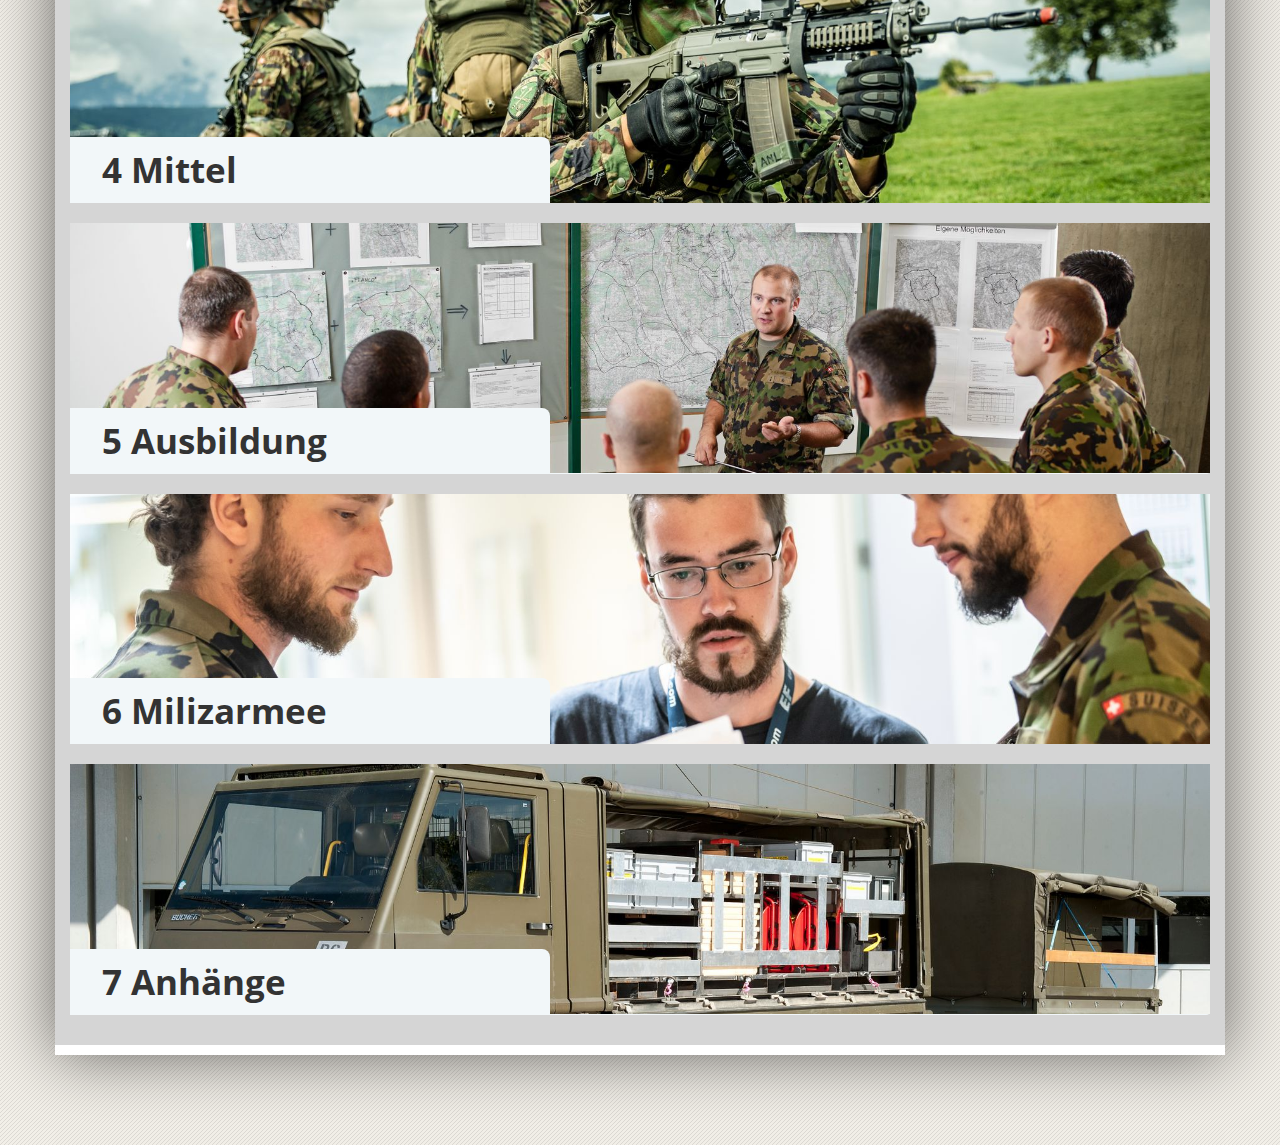
==== commit 1c46d665: "added reading page + fontawesome" ====
--- a/index.html
+++ b/index.html
@@ -5,6 +5,7 @@
         <title>Schweizer Armee - Digital Book</title>
         <meta name="viewport" content="width=device-width, initial-scale=1.0">
         <meta http-equiv="cleartype" content="on">
+        <link href="fonts/fontawesome/css/all.css" rel="stylesheet">
         <link rel="stylesheet" href="css/style.css">
     </head>
     <body>
@@ -12,11 +13,11 @@
             <header class="background-size: cover;" role="banner">
                 <section class="nav-services flex">
                     <nav class="navbar treecrumb">
-                        <ul class="nav navbar-nav">
+                        <ul class="nav navbar-nav flex">
                             <!-- Treecrumb dropdown element -->
                             <li class="dropdown">
                                 <!-- Dropdown label -->
-                                <a id="admin-dropdown" href="#" class="dropdown-toggle" data-toggle="dropdown"><span class="icon icon--right"></span>Schweizer Armee</a>
+                                <a id="admin-dropdown" href="#" class="dropdown-toggle" data-toggle="dropdown"><span class="icon icon--right"></span>Übersicht</a>
                                 <!-- Dropdown list element -->
                                 <ul class="dropdown-menu" role="menu" aria-labelledby="admin-dropdown">
                                 </ul>
@@ -40,7 +41,7 @@
                     </div>
                 </section>
                 <section class="main-header flex">
-                    <a href="#" class="brand hidden-xs" title="Back to home">
+                    <a href="index.html" class="brand hidden-xs" title="Back to home">
                         <img src="img/logo-CH.svg" onerror="this.onerror=null; this.src='img/logo-CH.png'" alt="Back to home" />
                         <h2>Schweizer Armee <br/>Digitales Buch</h2>
                     </a>
@@ -175,27 +176,31 @@
                                     <h1><a href="#">Schweizer Armee</a></h1>
                                 </div>
                             </div>
-                            <div class="table-cell dropdown">
-                                <a href="#" class="nav-mobile-menu dropdown-toggle" data-toggle="dropdown"><span class="icon icon--menu"></span></a>
-                                <div class="drilldown dropdown-menu" role="menu">
-                                    <div class="drilldown-container">
-                                        <nav class="nav-page-list">
-                                            <ul>
-                                                <li><a href="#">Übersicht</a></li>
-                                                <li><a href="#">Kontakt</a></li>
-                                            </ul>
-                                            <a href="#" class="yamm-close-bottom"><span class="icon icon--top" aria-hidden="true"></span></a>
-                                        </nav>
+                            <div class="mobile-search-nav">
+                                <div class="table-cell dropdown">
+                                    <a href="#" class="nav-mobile-menu dropdown-toggle" data-toggle="dropdown"><span class="icon icon--menu"></span></a>
+                                    <div class="drilldown dropdown-menu" role="menu">
+                                        <div class="drilldown-container">
+                                            <nav class="nav-page-list">
+                                                <ul>
+                                                    <li><a href="index.html">Übersicht</a></li>
+                                                    <li><a href="contact.html">Kontakte</a></li>
+                                                    <li><a href="read-example.html"><i class="fas fa-book-open"></i> Lesen</a></li>
+                                                </ul>
+                                                <a href="#" class="yamm-close-bottom"><span class="icon icon--top" aria-hidden="true"></span></a>
+                                            </nav>
+                                        </div>
                                     </div>
                                 </div>
-                            </div>
-                            <div class="table-cell dropdown">
-                                <a href="#" class="nav-mobile-menu dropdown-toggle" data-toggle="dropdown"><span class="icon icon--search"></span></a>
-                                <div class="dropdown-menu" role="menu">
-                                    <form class="form">
-                                        <input id="search-field" class="form-control" type="text" placeholder="Search">
-                                        <span class="icon icon--search"></span>
-                                    </form>
+                                <div class="table-cell dropdown">
+                                    <a href="#" class="nav-mobile-menu dropdown-toggle" data-toggle="dropdown"><span class="icon icon--search"></span></a>
+                                    <div class="dropdown-menu" role="menu">
+                                        <form class="form">
+                                            <input id="search-field" class="form-control" type="text" placeholder="Search">
+                                            <button class="icon icon--search icon--before" tabindex="0" role="button"></button>
+                                            <button class="icon icon--close icon--after search-reset" tabindex="0" role="button"></button>
+                                        </form>
+                                    </div>
                                 </div>
                             </div>
                         </div>
@@ -204,7 +209,7 @@
                     <!-- The tab navigation -->
                     <ul class="nav navbar-nav">
                         <li class="dropdown current yamm-fw">
-                            <a href="#" class="dropdown-toggle" data-toggle="dropdown">Übersicht</a>
+                            <a href="index.html" class="dropdown-toggle" data-toggle="dropdown">Übersicht</a>
                             <ul class="dropdown-menu" role="menu">
                                 <!-- The `li` presence heritated from the classic dropdown structure, only one in that case -->
                                 <li>
@@ -217,7 +222,20 @@
                             <!-- Dropdown `ul` end -->
                         </li>
                         <li class="dropdown yamm-fw">
-                            <a href="#" class="dropdown-toggle" data-toggle="dropdown">Kontakt</a>
+                            <a href="contact.html" class="dropdown-toggle" data-toggle="dropdown">Kontakte</a>
+                            <ul class="dropdown-menu" role="menu">
+                                <!-- The `li` presence heritated from the classic dropdown structure, only one in that case -->
+                                <li>
+                                    <!-- The `yamm-content` can contain any kind of content like tab, table, list, article... -->
+                                    <div class="yamm-content container-fluid"></div>
+                                    <!-- `yamm-content` end -->
+                                </li>
+                                <!-- Dropdown `li` end -->
+                            </ul>
+                            <!-- Dropdown `ul` end -->
+                        </li>
+                        <li class="dropdown yamm-fw">
+                            <a href="read-example.html" class="dropdown-toggle" data-toggle="dropdown"><i class="fas fa-book-open fa-2x"></i></a>
                             <ul class="dropdown-menu" role="menu">
                                 <!-- The `li` presence heritated from the classic dropdown structure, only one in that case -->
                                 <li>
@@ -237,7 +255,6 @@
                     <img class="title-img" src="img/uebersicht.jpg" alt="übersicht">
                 </div>
                 <h1>Übersicht</h1>
-
                 <div class="overview-container">
                     <div class="topic-container">
                         <figure>
@@ -273,7 +290,7 @@
                         <ol>
                             <li class="hide">
                                 <ol class="visible">
-                                    <li><a href="#">Unsere Sicherheitspolitik - Sicherheit durch Kooperation</a>
+                                    <li start="2"><a href="#">Unsere Sicherheitspolitik - Sicherheit durch Kooperation</a>
                                         <ol>
                                             <li><a href="#">Sicherheitspolitischer Bericht 2000</a></li>
                                         </ol>
@@ -367,10 +384,7 @@
                             </li>
                         </ol>
                     </div>
-
-
                 </div>
-
             </main>
 
 
--- a/css/style.css
+++ b/css/style.css
@@ -106,6 +106,7 @@
     font-weight: 400;
 }
 html {
+    font-size: 10px;
     font-size: 100%;
 }
 body {
@@ -143,6 +144,10 @@
     margin: 0;
     padding: 0;
     list-style-type: none;
+}
+span.icon {
+    font-family: "Admin Icons";
+    position: relative;
 }
 :after, :before {
     -webkit-box-sizing: border-box;
@@ -310,6 +315,14 @@
         border-right: 1px solid #b8b8b8;
         border-left: 1px solid #fff;
     }
+    .nav-main.yamm .nav>li:nth-child(3) {
+        position: absolute;
+        right: 15px;
+        border-left: 1px solid #b8b8b8;
+    }
+    .nav-main.yamm .nav>li:nth-child(3)>a {
+        padding: 10px 12px;
+    }
     .nav-main.yamm .nav>li>a:after {
         content: "";
         font-family: "Admin Icons";
@@ -321,9 +334,157 @@
         color: #454545;
         font-size: .9em;
     }
-
-
-
+    .nav-main.yamm .nav>li>a:hover {
+        color: #DC0018;
+        background: linear-gradient(to bottom,#fff 0,#fff 61%,#fff 89%,#fff 91%,#f3f3f3 95%,#dbdbdb 100%);
+    }
+    
+    span.icon.icon--menu:after {
+        content: "";
+        color: #454545;
+    }
+    span.icon.icon--search:after {
+        content: "";
+        color: #454545;
+    }
+    .table-cell.dropdown.open .icon--menu:after, .table-cell.dropdown.open a>.icon--search:after {
+        content: "";
+        color: #454545;
+    }
+
+    .nav-mobile {
+        background-color: #fff;
+    }
+    .nav-mobile .table-row {
+        display: flex;
+        flex-direction: row;
+        justify-content: space-between;
+        height: 41px;
+    }
+    .mobile-search-nav {
+        display: flex;
+        flex-direction: row;
+    }
+    .nav-mobile .nav-mobile-header {
+        padding: 9px 6px 9px 10px;
+    }
+    .nav-mobile .nav-mobile-logo img {
+        vertical-align: middle;
+        min-width: 19px;
+        width: 19px;
+    }
+
+    .nav-mobile h1 {
+        color: #454545;
+        display: inline-block;
+        margin: -4px 0 0 6px;
+        width: auto;
+        font-weight: 700;
+    }
+    .nav-mobile h1 a {
+        color: inherit;
+        line-height: 1;
+        font-size: .77em;
+        padding: 0;
+        margin: 0;
+    }
+    .nav-page-list li {
+        font-size: 1em;
+        border-bottom: 1px solid #ccc;
+    }
+    .nav-page-list li a {
+        color: #069;
+        padding: 10px;
+        display: block;
+        width: 100%;
+    }
+    a:active, a:visited {
+        text-decoration: none;
+    }
+    .nav-mobile .table-cell {
+        border-left: 1px solid #ccc;
+    }
+    .nav-mobile .table-cell>a {
+        font-size: 12px;
+        vertical-align: middle;
+        text-align: center;
+        height: 100%;
+        padding: 10px 15px;
+        color: inherit;
+        display: table-cell;
+    }
+    .table-cell.dropdown.open .drilldown-container {
+        display: block;
+        width: 100%;
+        position: absolute;
+        background-color: #fff;
+        left: 0;
+        top: 46px;
+        height: 93vh;
+        z-index: 9999;
+    }
+    .table-cell.dropdown.open .form {
+        display: block;
+        width: 100%;
+        position: absolute;
+        background-color: #fff;
+        left: 0;
+        top: 46px;
+        padding: 5px 8px;
+        z-index: 9999;
+    }
+    .form input {
+        display: block;
+        width: 100%;
+        height: 36px;
+        padding: 6px 25px;
+        margin: 5px 0 20px 0;
+        font-size: 14px;
+        line-height: 1.6;
+        color: #000;
+        background-color: #fff;
+        background-image: none;
+        border: 1px solid #ccc;
+        border-radius: 4px;
+        line-height: 1.2;
+        height: auto;
+        -webkit-box-shadow: inset 0 1px 1px rgba(0,0,0,.075);
+        box-shadow: inset 0 1px 1px rgba(0,0,0,.075);
+        -webkit-transition: border-color ease-in-out .15s,box-shadow ease-in-out .15s;
+        -webkit-transition: border-color ease-in-out .15s,-webkit-box-shadow ease-in-out .15s;
+        transition: border-color ease-in-out .15s,-webkit-box-shadow ease-in-out .15s;
+        transition: border-color ease-in-out .15s,box-shadow ease-in-out .15s;
+        transition: border-color ease-in-out .15s,box-shadow ease-in-out .15s,-webkit-box-shadow ease-in-out .15s;
+    }
+    .nav-mobile .dropdown-menu button.icon--search {
+        position: absolute;
+        color: #757575;
+        left: 7px;
+        top: 14px;
+        background: 0;
+        border: 0;
+    }
+    .nav-mobile .dropdown-menu button.icon--close {
+        left: auto;
+        right: 15px;
+        font-size: 11px;
+        color: #fff;
+        -webkit-transition: color .3s;
+        transition: color .3s;
+        background: 0;
+        border: 0;
+    }
+    .nav-mobile .dropdown-menu form .icon, .nav-mobile .dropdown-menu form a[data-toggle=collapse] {
+        position: absolute;
+        top: 14px;
+    }
+    .icon--before.icon--search:before, a.icon--search[data-toggle=collapse]:before {
+        font-family: 'Admin Icons';
+        content: "";
+        padding-right: 5px;
+        position: relative;
+        top: 1px;
+    }
 /**************** CONTENT (MAIN) ****************/
 .container-fluid {
     padding-right: 15px;
@@ -342,15 +503,11 @@
     margin-bottom: 0;
     margin-top: -10px;
     position: relative;
-    padding: 6px 15px;
+    padding: 10px 15px;
 }
 .overview-container {
-    margin: 42px 0;
-    padding-right: 15px;
-    padding-left: 15px;
-}
-.topic-container {
-    margin: 10px 0;
+    padding: 10px 15px;
+    background-color: #D5D5D5;
 }
 main img {
     width: 100%;
@@ -362,7 +519,10 @@
     width: 100%;
 }
 .topic-container {
+    margin: 20px 0;
+    cursor: pointer;
     background-color: #F2F7F9;
+    border-radius: 0 0 4px 4px;
     height: auto;
 }
 .topic-container figure {
@@ -375,10 +535,10 @@
     font-weight: 700;
     color: #333;
     background-color: #F2F7F9;
-    margin-top: -72px;
+    border-radius: 0 8px 0 0;
+    margin-top: -73px;
     padding: 5px 32px;
     z-index: 999;
-    cursor: pointer;
 }
 .topic-container figure img {
     position: relative;
@@ -386,7 +546,7 @@
     z-index: 99;
 }
 .topic-container ol {
-    padding: 0 20px;
+    padding: 0 30px;
     display: none;
 }
 .topic-container ol.opened {
@@ -397,12 +557,13 @@
     display: block;
 }
 .topic-container li li, .topic-container li li a {
+    font-size: 1.4em;
     color: #006699;
-    font-size: 24px;
     font-weight: 700;
     margin: 15px 0;
 }
 .topic-container li li li, .topic-container li li li a, topic-container li li li li, .topic-container li li li li a {
+    font-size: 1.1em;
     font-weight: 400;
     margin: 0 0;
 }
@@ -439,13 +600,132 @@
 }
   
 main li li:before {
+    font-size: 1.4em;
     content: counters(item, "-") " ";
 }
-  
+main li li li:before { 
+    font-size: 1.1em;
+}
 main li.parent:before {
     content: "";
 }
 
+    /**************** CONTACT-PAGE ****************/
+    .contact-wrap {
+        padding: 35px 15px;
+        background-color: #F2F7F9;
+    }
+    .contact-wrapper {
+        display: flex;
+        flex-direction: row;
+        justify-content: space-between;
+        align-content: center;
+    }
+    .contact-container {
+        display: flex;
+        width: 48.5%;
+        flex-direction: column;
+    }
+    .contact {
+        padding: 18px 15px;
+        margin-bottom: 20px;
+        height: 80px;
+        background-color: #fff;
+        border-radius: 4px;
+        line-height: 1.4;
+        -webkit-box-shadow: 0 0 15px 0 rgba(0,0,0,.4);
+        box-shadow: 0 0 15px 0 rgba(0,0,0,.4);
+    }
+    .contact .contact-title {
+        display: flex;
+        flex-direction: row;
+        justify-content: space-between;
+    }
+    .contact span {
+        font-family: 'Admin Icons';
+        font-size: .85em;
+        transform: rotate(45deg);
+        position: relative;
+        width: 15px;
+        height: 15px;
+        right: 0px;
+        top: 14px;
+        cursor: pointer;
+    }
+    .contact aside {
+        display: none;
+        opacity: 0;
+        margin-top: 20px;
+    }
+    .contact aside a {
+        color: #006699;
+    }
+    .contact.open {
+        animation: opened .5s forwards;
+        /******** evtl. Shadow ändern ********/
+        -webkit-box-shadow: 0 0 15px 0 rgba(0, 102, 153, .4);
+        box-shadow: 0 0 15px 0 rgba(0, 102, 153, .4);
+    }
+    .contact.open span {
+        top: 0px;
+        transform: rotate(0);
+    }
+    .contact.open::before {
+        content: " ";
+        position: absolute;
+        width: 400px;
+        margin-top: 50px;
+        border-radius: 25px;
+        border-bottom: 1px solid #006699;
+    }
+    .contact.open>aside {
+        display: block;
+        max-height: 90px;
+        animation: opened .3s forwards .5s;
+    }
+    .contact.open>.contact-title>h4 {
+        color: #006699;
+    }
+    @keyframes opened {
+        from { height: 0; opacity: 0; }
+        to { height: 180px; opacity: 1; }
+    }
+    @keyframes show {
+        from { opacity: 0; }
+        to { opacity: 1; }
+    }
+    .contact-wrap h4 {
+        margin: 0;
+        display: inline-block;
+        font-size: 1.1em;
+        font-weight: 700;
+        color: #333;
+        cursor: pointer;
+    }
+
+    .link-wrap {
+        padding: 20px 15px;
+        background-color: #fff;
+        border-radius: 4px;
+    }
+    .link-wrapper {
+        flex-direction: row;
+        justify-content: space-between;
+        flex-wrap: wrap;
+    }
+    .link-wrapper a::after {
+        content: attr(href);
+        color: #006699;
+        font-weight: 700;
+    }
+    .link-wrapper .link-container {
+        display: flex;
+        width: 48.5%;
+        margin: 15px 0;
+        flex-direction: column;
+        color: #006699;
+    }
+    
     /**************** READING-PAGE ****************/
 
 
@@ -468,59 +748,162 @@
         width: 750px;
     }
 }
+@media only screen and (min-width: 768px) {
+    .container-main {
+        margin-bottom: 90px;
+    }
+    header {
+        padding: 0 15px 30px 15px;
+    }
+    .nav-main {
+        min-height: 65px;
+        border-top: 5px solid #dc0018;
+    }
+    .nav-mobile {
+        display: none;
+    }
+    
+}
 @media (min-width: 992px) {
     .container {
         width: 970px;
     }
+    main h1 {
+        font-size: 35px;
+        padding: 22px 15px;
+    }
+}
+@media only screen and (min-width: 992px) {
+    .nav-lang {
+        border-left: 1px solid #e5e5e5;
+    }
 }
 @media (min-width: 1200px) {
     .container {
         width: 1170px;
     }
 }
-@media only screen and (min-width: 768px) {
-    .container-main {
-        margin-bottom: 90px;
-    }
-    header {
-        padding: 0 15px 30px 15px;
+
+@media only screen and (max-width: 1200px) {
+    .contact h4::before {
+        margin-left: 405px;
+    }
+}
+@media only screen and (max-width: 992px) {
+    .contact-wrapper {
+        flex-direction: column;
+    }
+    .contact-container {
+        width: 100%;
+    }
+    .link-wrapper .link-container {
+        width: 100%;
+    }
+    .contact h4::before {
+        margin-left: 670px;
+    }
+}
+@media only screen and (max-width: 767px) {
+    li {
+        font-size: .85em;
+    }
+    main {
+        margin-top: 15px;
+    }
+    main img {
+        max-height: 200px;
+    }
+    .topic-container figcaption {
+        width: 100%;
+        border-radius: 0;
+        font-size: 24px;
+        padding: 5px 15px;
+        margin-top: -55px;
+    }
+    .topic-container ol {
+        padding: 0 0;
+    }
+    .container-fluid {
+        padding-right: 0;
+        padding-left: 0;
+    }
+    .container {
+        margin-top: 15px;
+        padding-top: 0;
+    }
+    .nav-main.yamm .nav {
+        display: none;
+    }
+    .main-header {
+        display: none;
+    }
+    .drilldown-container {
+        display: none;
+    }
+    .dropdown-menu .form {
+        display: none;
+    }
+    .nav-services {
+        padding: 10px;
+        margin-bottom: 0;
+        background: #e4e4e4;
+        background: -webkit-gradient(linear,left top,left bottom,from(#e4e4e4),color-stop(39%,#e2e2e2),color-stop(79%,#ddd),color-stop(91%,#d5d5d5),color-stop(95%,#cfcfcf),color-stop(99%,#bebebe));
+        background: linear-gradient(to bottom,#e4e4e4 0,#e2e2e2 39%,#ddd 79%,#d5d5d5 91%,#cfcfcf 95%,#bebebe 99%);
+    }
+    .nav-service {
+        display: none;
+    }
+    .global-search.global-search-standard {
+        display: none;
+    }
+    .nav-lang {
+        margin: 0;
+        padding-left: 0;
+    }
+    .nav-lang a.active {
+        background: #ccc;
+    }
+    .mod-mainnavigation .nav-mobile .table-cell>a {
+        display: table-cell;
     }
     .nav-main {
-        min-height: 65px;
-        border-top: 5px solid #dc0018;
-    }
-    .nav-mobile {
+        border-bottom: 5px solid #dc0018;
+    }
+    .treecrumb .dropdown:first-child .dropdown-toggle {
+        padding: 0;
+        border: none;
+    }
+    .treecrumb .dropdown-toggle {
+        padding:0;
+        line-height: 1.4;
+        border: none;
+        height: 0;
+    }
+    .treecrumb .dropdown-toggle::after, .treecrumb .dropdown-toggle::before {
+        content: none;
+    }
+    .treecrumb .dropdown-toggle span {
         display: none;
     }
-    main h1 {
-        font-size: 35px;
-        padding: 22px 15px;
-    }
-    
-}
-
-@media only screen and (min-width: 992px) {
-    .nav-lang {
-        border-left: 1px solid #e5e5e5;
-    }
-}
-
-
+    .contact h4::before {
+        margin-left: 670px;
+    }
+}
 
 @media (min-width: 1200px) {
-body:before {
-    content: "desktop";
-}
+    body:before {
+        content: "desktop";
+    }
 }
 @media (min-width: 992px) {
-body:before {
-    content: "desktop";
-}
+    body:before {
+        content: "desktop";
+    }
 }
 @media (min-width: 768px) {
-body:before {
-    content: "tablet";
-}
+    body:before {
+        content: "tablet";
+    }
 }
 body:before {
     content: "smartphone";
